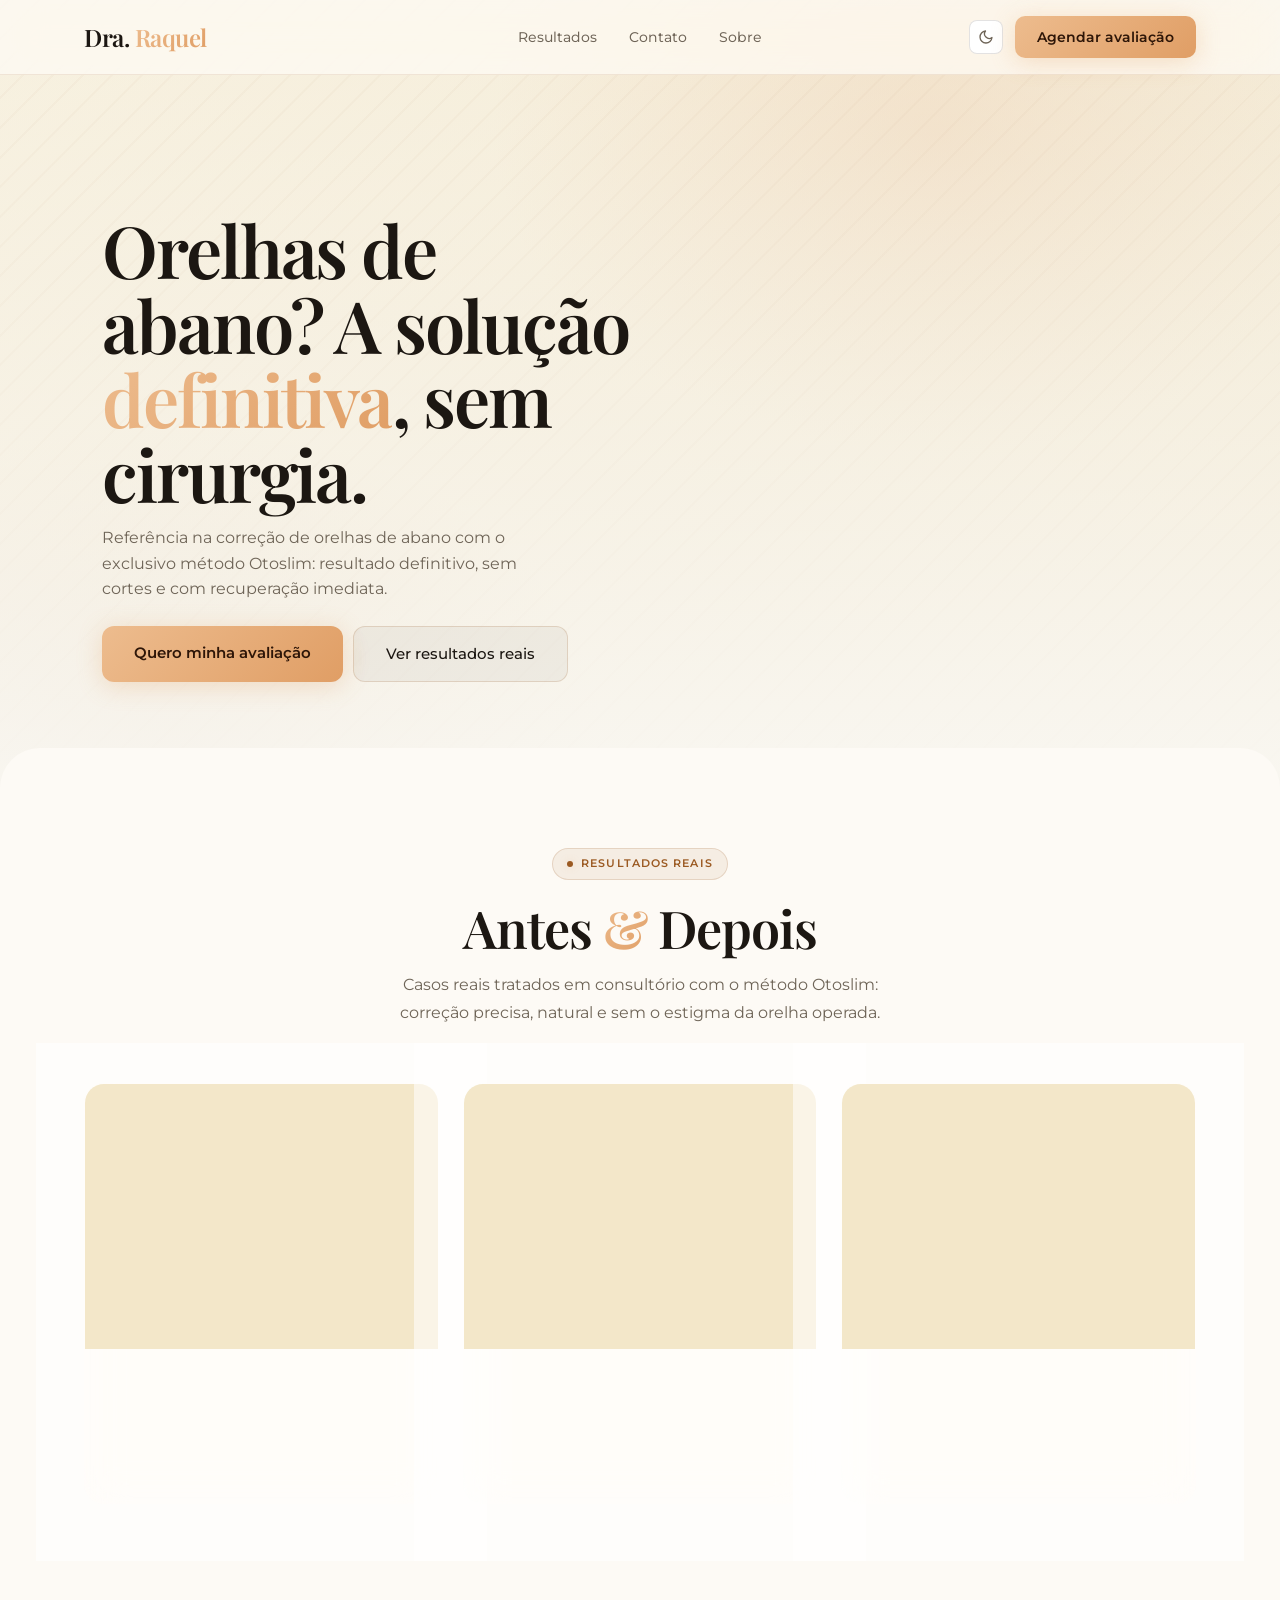
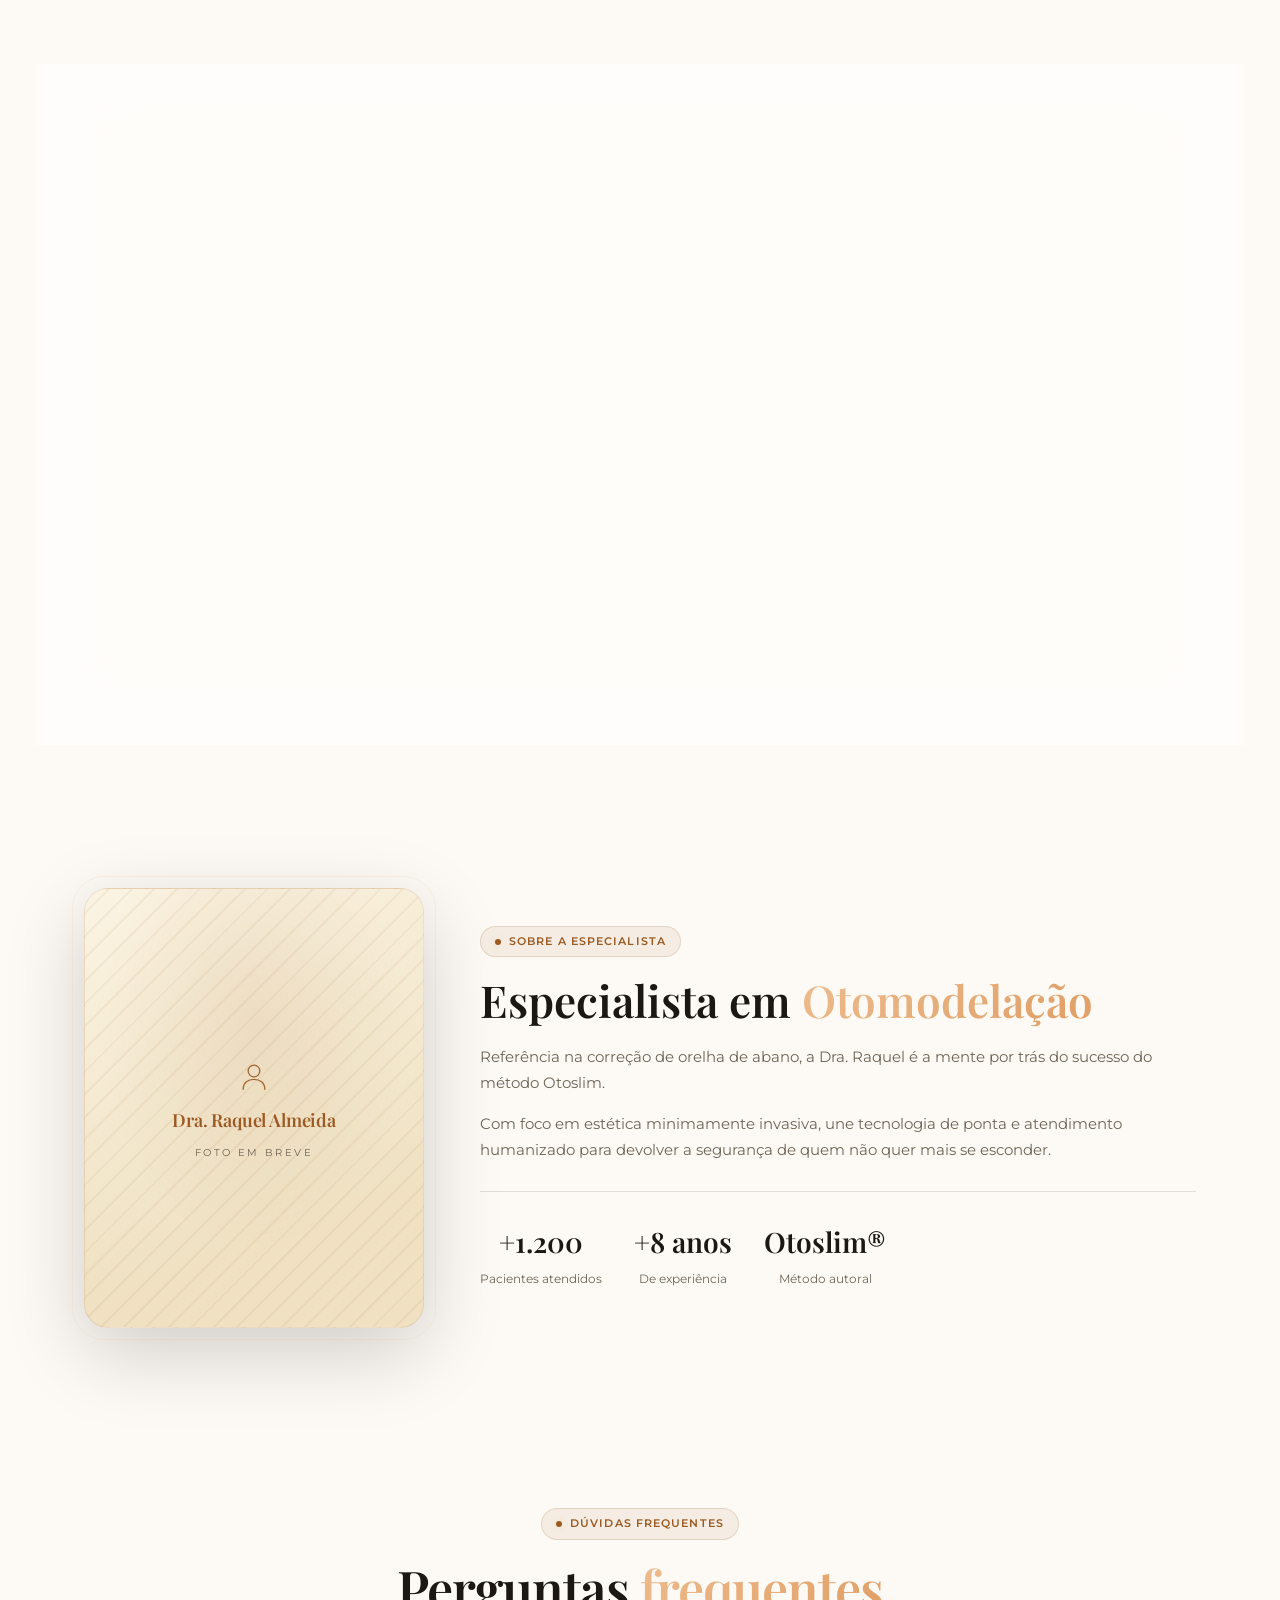
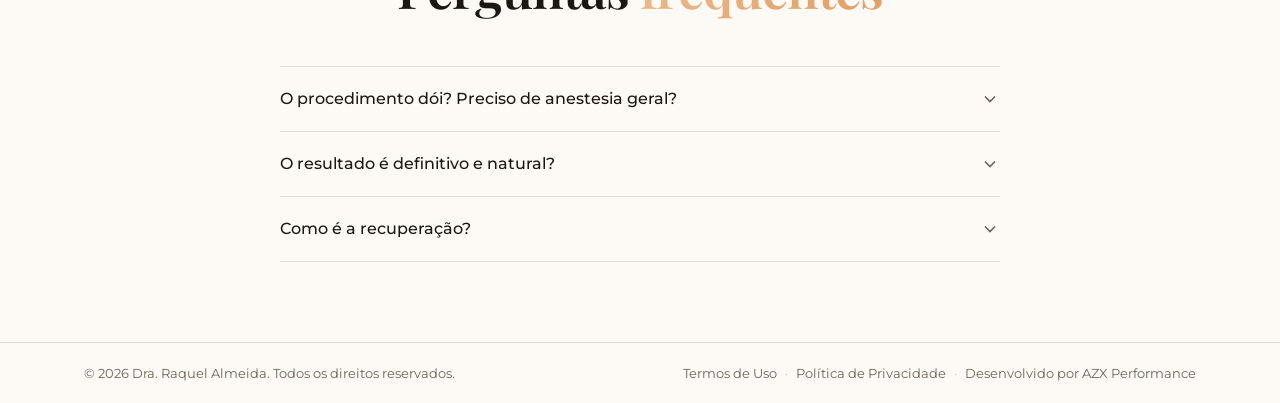
==== index.html @ d2dfc875 "Add files via upload" ====
<!DOCTYPE html>
<html lang="pt-BR" data-theme="light">
<head>
  <meta charset="UTF-8" />
  <!-- Google Tag Manager -->
  <script>(function(w,d,s,l,i){w[l]=w[l]||[];w[l].push({'gtm.start':
  new Date().getTime(),event:'gtm.js'});var f=d.getElementsByTagName(s)[0],
  j=d.createElement(s),dl=l!='dataLayer'?'&l='+l:'';j.async=true;j.src=
  'https://www.googletagmanager.com/gtm.js?id='+i+dl;f.parentNode.insertBefore(j,f);
  })(window,document,'script','dataLayer','GTM-XXXXXXX');</script>
  <!-- End Google Tag Manager -->

  <!-- Meta Pixel (init; PageView/Lead disparam pelo capi.js com eventID) -->
  <script>
  !function(f,b,e,v,n,t,s){if(f.fbq)return;n=f.fbq=function(){n.callMethod?
  n.callMethod.apply(n,arguments):n.queue.push(arguments)};if(!f._fbq)f._fbq=n;
  n.push=n;n.loaded=!0;n.version='2.0';n.queue=[];t=b.createElement(e);t.async=!0;
  t.src=v;s=b.getElementsByTagName(e)[0];s.parentNode.insertBefore(t,s)}(window,
  document,'script','https://connect.facebook.net/en_US/fbevents.js');
  fbq('init','YOUR_PIXEL_ID');
  </script>
  <noscript><img height="1" width="1" style="display:none"
  src="https://www.facebook.com/tr?id=YOUR_PIXEL_ID&ev=PageView&noscript=1"/></noscript>
  <script src="/meta-capi/capi.js" defer></script>
  <!-- End Meta Pixel -->
  <meta name="viewport" content="width=device-width, initial-scale=1.0" />
  <title>Dra. Raquel Almeida · Otomodelação | Método Otoslim</title>
  <meta name="description" content="Dra. Raquel Almeida, especialista em Otomodelação. Método Otoslim: correção de orelhas de abano sem cirurgia, sem cortes e com recuperação imediata." />

  <!-- Favicon SVG inline · iniciais DR -->
  <link rel="icon" type="image/svg+xml" href="data:image/svg+xml,%3Csvg xmlns='http://www.w3.org/2000/svg' viewBox='0 0 64 64'%3E%3Crect width='64' height='64' rx='14' fill='%23F7CBA1'/%3E%3Ctext x='32' y='45' text-anchor='middle' font-family='Georgia,serif' font-size='34' font-weight='700' fill='%23090B0B'%3ER%3C/text%3E%3C/svg%3E" />

  <link rel="preconnect" href="https://fonts.googleapis.com" />
  <link rel="preconnect" href="https://fonts.gstatic.com" crossorigin />
  <link href="https://fonts.googleapis.com/css2?family=Montserrat:ital,wght@0,400;0,500;0,600;0,700;1,400&family=Playfair+Display:ital,wght@0,400;0,500;0,600;0,700;0,800;1,400;1,700&display=swap" rel="stylesheet" />
  <link rel="stylesheet" href="styles.css?v=5" />
</head>
<body>
<!-- Google Tag Manager (noscript) -->
<noscript><iframe src="https://www.googletagmanager.com/ns.html?id=GTM-XXXXXXX"
height="0" width="0" style="display:none;visibility:hidden"></iframe></noscript>
<!-- End Google Tag Manager (noscript) -->

<!-- MOBILE MENU -->
<div class="mobile-menu" id="mobileMenu" aria-hidden="true">
  <ul class="mobile-nav-links">
    <li><a href="#resultados" class="mobile-link">Resultados</a></li>
    <!-- <li><a href="#videos" class="mobile-link">Vídeos</a></li> -->
    <li><a href="#contato" class="mobile-link">Contato</a></li>
    <li><a href="#sobre" class="mobile-link">Sobre</a></li>
  </ul>
  <a href="#contato" class="mobile-cta mobile-link">Agendar avaliação</a>
  <div class="mobile-theme-row">
    <span>Alternar tema</span>
    <button class="theme-toggle" id="themeToggleMobile" aria-label="Alternar tema">
      <svg class="icon-sun" xmlns="http://www.w3.org/2000/svg" viewBox="0 0 24 24" fill="none" stroke="currentColor" stroke-width="2" stroke-linecap="round" stroke-linejoin="round"><circle cx="12" cy="12" r="5"/><line x1="12" y1="1" x2="12" y2="3"/><line x1="12" y1="21" x2="12" y2="23"/><line x1="4.22" y1="4.22" x2="5.64" y2="5.64"/><line x1="18.36" y1="18.36" x2="19.78" y2="19.78"/><line x1="1" y1="12" x2="3" y2="12"/><line x1="21" y1="12" x2="23" y2="12"/><line x1="4.22" y1="19.78" x2="5.64" y2="18.36"/><line x1="18.36" y1="5.64" x2="19.78" y2="4.22"/></svg>
      <svg class="icon-moon" xmlns="http://www.w3.org/2000/svg" viewBox="0 0 24 24" fill="none" stroke="currentColor" stroke-width="2" stroke-linecap="round" stroke-linejoin="round"><path d="M21 12.79A9 9 0 1 1 11.21 3 7 7 0 0 0 21 12.79z"/></svg>
    </button>
  </div>
</div>

<!-- NAV -->
<nav id="nav">
  <div class="container nav-inner">
    <a href="#" class="logo">Dra. <span>Raquel</span></a>
    <ul class="nav-links">
      <li><a href="#resultados">Resultados</a></li>
      <!-- <li><a href="#videos">Vídeos</a></li> -->
      <li><a href="#contato">Contato</a></li>
      <li><a href="#sobre">Sobre</a></li>
    </ul>
    <div class="nav-right">
      <button class="theme-toggle" id="themeToggle" aria-label="Alternar tema">
        <svg class="icon-sun" xmlns="http://www.w3.org/2000/svg" viewBox="0 0 24 24" fill="none" stroke="currentColor" stroke-width="2" stroke-linecap="round" stroke-linejoin="round"><circle cx="12" cy="12" r="5"/><line x1="12" y1="1" x2="12" y2="3"/><line x1="12" y1="21" x2="12" y2="23"/><line x1="4.22" y1="4.22" x2="5.64" y2="5.64"/><line x1="18.36" y1="18.36" x2="19.78" y2="19.78"/><line x1="1" y1="12" x2="3" y2="12"/><line x1="21" y1="12" x2="23" y2="12"/><line x1="4.22" y1="19.78" x2="5.64" y2="18.36"/><line x1="18.36" y1="5.64" x2="19.78" y2="4.22"/></svg>
        <svg class="icon-moon" xmlns="http://www.w3.org/2000/svg" viewBox="0 0 24 24" fill="none" stroke="currentColor" stroke-width="2" stroke-linecap="round" stroke-linejoin="round"><path d="M21 12.79A9 9 0 1 1 11.21 3 7 7 0 0 0 21 12.79z"/></svg>
      </button>
      <a href="#contato" class="nav-cta">Agendar avaliação</a>
      <button class="hamburger" id="hamburger" aria-label="Abrir menu">
        <span></span><span></span><span></span>
      </button>
    </div>
  </div>
</nav>

<!-- ═══════════════════════ HERO ═══════════════════════ -->
<section class="hero" id="hero">
  <div class="hero-bg-wrap" aria-hidden="true">
    <div class="hero-bg-img"></div>
    <div class="hero-overlay"></div>
  </div>
  <div class="hero-content fade-up d2">
    <h1>Orelhas de abano?<br class="mobile-br"> A solução <span class="gold-text">definitiva</span>, sem cirurgia.</h1>
    <p class="hero-sub fade-up d3">
      Referência na correção de orelhas de abano com o exclusivo método Otoslim: resultado definitivo, sem cortes e com recuperação imediata.
    </p>
    <div class="hero-actions fade-up d4">
      <a href="#contato" class="btn-primary">Quero minha avaliação</a>
      <a href="#resultados" class="btn-ghost">Ver resultados reais</a>
    </div>
  </div>
</section>

<!-- ═══════════════════════ BEFORE & AFTER ═══════════════════════ -->
<section class="results-section" id="resultados">
  <div class="container">
    <div class="section-label">
      <span class="badge"><span class="badge-dot"></span>Resultados reais</span>
    </div>
    <h2 class="section-title">Antes <span class="gold-text">&</span> Depois</h2>
    <p class="section-sub">Casos reais tratados em consultório com o método Otoslim: correção precisa, natural e sem o estigma da orelha operada.</p>

    <div class="ba-grid">
      <!-- Card 1 -->
      <div class="ba-card">
        <div class="ba-image-wrap">
          <div class="img-ph" role="img" aria-label="Correção natural, foto em breve">
            <svg viewBox="0 0 48 48" fill="none" stroke="currentColor" stroke-width="1.6" stroke-linecap="round" stroke-linejoin="round" aria-hidden="true">
              <rect x="6" y="10" width="36" height="28" rx="4"/><circle cx="17" cy="20" r="3"/><path d="M8 34l10-9 6 5 7-6 9 10"/>
            </svg>
            <span class="img-ph-label">Correção natural</span>
            <span class="img-ph-sub">Antes & depois</span>
          </div>
        </div>
        <div class="ba-info">
          <span class="ba-tag">Correção natural</span>
          <p>Sem o estigma da "orelha operada" e sem cicatrizes visíveis, preservando o seu jeito.</p>
        </div>
      </div>
      <!-- Card 2 -->
      <div class="ba-card">
        <div class="ba-image-wrap">
          <div class="img-ph" role="img" aria-label="Em consultório, foto em breve">
            <svg viewBox="0 0 48 48" fill="none" stroke="currentColor" stroke-width="1.6" stroke-linecap="round" stroke-linejoin="round" aria-hidden="true">
              <rect x="6" y="10" width="36" height="28" rx="4"/><circle cx="17" cy="20" r="3"/><path d="M8 34l10-9 6 5 7-6 9 10"/>
            </svg>
            <span class="img-ph-label">Em consultório</span>
            <span class="img-ph-sub">Antes & depois</span>
          </div>
        </div>
        <div class="ba-info">
          <span class="ba-tag">Em consultório</span>
          <p>Procedimento sem cortes, com retorno imediato às atividades do dia a dia.</p>
        </div>
      </div>
      <!-- Card 3 -->
      <div class="ba-card">
        <div class="ba-image-wrap">
          <div class="img-ph" role="img" aria-label="Resultado definitivo, foto em breve">
            <svg viewBox="0 0 48 48" fill="none" stroke="currentColor" stroke-width="1.6" stroke-linecap="round" stroke-linejoin="round" aria-hidden="true">
              <rect x="6" y="10" width="36" height="28" rx="4"/><circle cx="17" cy="20" r="3"/><path d="M8 34l10-9 6 5 7-6 9 10"/>
            </svg>
            <span class="img-ph-label">Resultado definitivo</span>
            <span class="img-ph-sub">Antes & depois</span>
          </div>
        </div>
        <div class="ba-info">
          <span class="ba-tag">Resultado definitivo</span>
          <p>Reposicionamento da cartilagem com técnica minimamente invasiva e resultado duradouro.</p>
        </div>
      </div>
    </div>
  </div>
</section>

<!-- ═══════════════════════ VIDEO RESULTS ═══════════════════════ -->
<!-- ═══ SEÇÃO DE VÍDEOS (comentada até a Dra. Raquel ter os vídeos). Reativar removendo este comentário. ═══
<section class="videos-section" id="videos">
  <div class="container">
    <div class="section-label">
      <span class="badge"><span class="badge-dot"></span>Em vídeo</span>
    </div>
    <h2 class="section-title">Resultados em <span class="gold-text">movimento</span></h2>
    <p class="section-sub">Acompanhe em vídeo a correção de orelhas de abano com o método Otoslim, com técnica e naturalidade.</p>

    <div class="videos-grid">
      <div class="video-card">
        <div class="video-placeholder">
          <div class="play-btn" aria-label="Reproduzir vídeo">
            <svg viewBox="0 0 24 24" fill="currentColor"><path d="M8 5v14l11-7z"/></svg>
          </div>
          <span class="video-duration">2:34</span>
        </div>
        <div class="video-info">
          <h3>Método Otoslim na prática</h3>
          <p>Veja o passo a passo da correção sem cortes, em consultório e com recuperação imediata.</p>
        </div>
      </div>
      <div class="video-card">
        <div class="video-placeholder">
          <div class="play-btn" aria-label="Reproduzir vídeo">
            <svg viewBox="0 0 24 24" fill="currentColor"><path d="M8 5v14l11-7z"/></svg>
          </div>
          <span class="video-duration">3:12</span>
        </div>
        <div class="video-info">
          <h3>Depoimento de paciente</h3>
          <p>A experiência de quem recuperou a autoestima sem passar por um centro cirúrgico.</p>
        </div>
      </div>
      <div class="video-card">
        <div class="video-placeholder">
          <div class="play-btn" aria-label="Reproduzir vídeo">
            <svg viewBox="0 0 24 24" fill="currentColor"><path d="M8 5v14l11-7z"/></svg>
          </div>
          <span class="video-duration">1:48</span>
        </div>
        <div class="video-info">
          <h3>Antes & depois em movimento</h3>
          <p>Resultado natural e definitivo, sem o estigma da orelha operada.</p>
        </div>
      </div>
    </div>
  </div>
</section>
═══ FIM SEÇÃO DE VÍDEOS ═══ -->

<!-- ═══════════════════════ CONTACT FORM ═══════════════════════ -->
<section class="contact-section" id="contato">
  <div class="container">
    <div class="contact-inner">
      <div class="contact-text">
        <div class="section-label" style="text-align:left;">
          <span class="badge"><span class="badge-dot"></span>Primeiro passo</span>
        </div>
        <h2 class="contact-title">Dê o primeiro passo para<br>a <span class="gold-text">sua nova versão</span></h2>
        <p class="contact-desc">Preencha seus dados e nossa equipe entrará em contato pelo WhatsApp para tirar suas dúvidas e agendar sua avaliação.</p>
        <div class="contact-perks">
          <div class="perk"><span class="perk-icon">✓</span> Atendimento rápido e humanizado</div>
          <div class="perk"><span class="perk-icon">✓</span> Avaliação individualizada do seu caso</div>
          <div class="perk"><span class="perk-icon">✓</span> Procedimento sem cortes e sem cirurgia</div>
          <div class="perk"><span class="perk-icon">✓</span> Seus dados protegidos · LGPD</div>
        </div>
      </div>
      <form class="contact-form" id="contactForm" novalidate>
        <div class="form-group">
          <label for="form-name">Nome completo</label>
          <input type="text" id="form-name" name="nome" placeholder="Como devemos te chamar?" required />
        </div>
        <div class="form-group">
          <label for="form-whatsapp">WhatsApp</label>
          <input type="tel" id="form-whatsapp" name="whatsapp" placeholder="(00) 00000-0000" required />
        </div>
        <div class="form-group">
          <label for="form-email">E-mail</label>
          <input type="email" id="form-email" name="email" placeholder="seu@email.com" required />
        </div>
        <div class="form-group">
          <label for="form-procedure">Quem realizará o procedimento?</label>
          <select id="form-procedure" name="procedimento" required>
            <option value="" disabled selected>Selecione uma opção</option>
            <option value="eu">Eu mesmo(a)</option>
            <option value="filho">Meu filho(a)</option>
            <option value="outro">Outra pessoa</option>
          </select>
        </div>
        <button type="submit" class="btn-primary btn-submit">Quero mais informações</button>
        <p class="form-disclaimer">Ao enviar, você concorda com nossa <a href="#" id="openPrivacyFromForm">Política de Privacidade</a>.</p>
      </form>
    </div>
  </div>
</section>

<!-- ═══════════════════════ ABOUT THE DOCTOR ═══════════════════════ -->
<section class="about-section" id="sobre">
  <div class="container">
    <div class="about-inner">
      <div class="about-photo">
        <div class="img-ph about-ph" role="img" aria-label="Dra. Raquel Almeida, foto em breve">
          <svg viewBox="0 0 48 48" fill="none" stroke="currentColor" stroke-width="1.6" stroke-linecap="round" stroke-linejoin="round" aria-hidden="true">
            <circle cx="24" cy="18" r="7"/><path d="M11 40c0-8 6-12 13-12s13 4 13 12"/>
          </svg>
          <span class="img-ph-label">Dra. Raquel Almeida</span>
          <span class="img-ph-sub">Foto em breve</span>
        </div>
        <div class="about-photo-accent" aria-hidden="true"></div>
      </div>
      <div class="about-text">
        <div class="section-label" style="text-align:left;">
          <span class="badge"><span class="badge-dot"></span>Sobre a especialista</span>
        </div>
        <h2 class="about-title">Especialista em <span class="gold-text">Otomodelação</span></h2>
        <p>Referência na correção de orelha de abano, a Dra. Raquel é a mente por trás do sucesso do método Otoslim.</p>
        <p>Com foco em estética minimamente invasiva, une tecnologia de ponta e atendimento humanizado para devolver a segurança de quem não quer mais se esconder.</p>
        <div class="about-credentials">
          <div class="credential">
            <span class="credential-num">+1.200</span>
            <span class="credential-label">Pacientes atendidos</span>
          </div>
          <div class="credential">
            <span class="credential-num">+8 anos</span>
            <span class="credential-label">De experiência</span>
          </div>
          <div class="credential">
            <span class="credential-num">Otoslim®</span>
            <span class="credential-label">Método autoral</span>
          </div>
        </div>
      </div>
    </div>
  </div>
</section>

<!-- ═══════════════════════ FAQ ═══════════════════════ -->
<section class="faq-section" id="faq">
  <div class="container">
    <div class="section-label">
      <span class="badge"><span class="badge-dot"></span>Dúvidas frequentes</span>
    </div>
    <h2 class="section-title">Perguntas <span class="gold-text">frequentes</span></h2>
    <div class="faq-list">
      <div class="faq-item">
        <button class="faq-question" aria-expanded="false">
          O procedimento dói? Preciso de anestesia geral?
          <svg class="faq-icon" viewBox="0 0 24 24" fill="none" stroke="currentColor" stroke-width="2"><path d="M6 9l6 6 6-6"/></svg>
        </button>
        <div class="faq-answer">
          <p>Não. O método Otoslim é minimamente invasivo, feito em consultório com anestesia local. Sem cortes e sem centro cirúrgico — você sente apenas um leve desconforto durante a aplicação.</p>
        </div>
      </div>
      <div class="faq-item">
        <button class="faq-question" aria-expanded="false">
          O resultado é definitivo e natural?
          <svg class="faq-icon" viewBox="0 0 24 24" fill="none" stroke="currentColor" stroke-width="2"><path d="M6 9l6 6 6-6"/></svg>
        </button>
        <div class="faq-answer">
          <p>Sim. A técnica reposiciona a cartilagem de forma definitiva, sem o estigma da "orelha operada" e sem cicatrizes visíveis. O resultado é harmônico e respeita a sua anatomia.</p>
        </div>
      </div>
      <div class="faq-item">
        <button class="faq-question" aria-expanded="false">
          Como é a recuperação?
          <svg class="faq-icon" viewBox="0 0 24 24" fill="none" stroke="currentColor" stroke-width="2"><path d="M6 9l6 6 6-6"/></svg>
        </button>
        <div class="faq-answer">
          <p>A recuperação é imediata: você retorna às suas atividades no mesmo dia, sem afastamento. Todo o pós-procedimento é acompanhado de perto pela nossa equipe.</p>
        </div>
      </div>
    </div>
  </div>
</section>

<!-- ═══════════════════════ FOOTER ═══════════════════════ -->
<footer>
  <div class="container footer-inner">
    <p class="footer-copy">© 2026 Dra. Raquel Almeida. Todos os direitos reservados.</p>
    <div class="footer-right">
      <a href="#" id="openTerms" class="footer-link">Termos de Uso</a>
      <span class="footer-sep">·</span>
      <a href="#" id="openPrivacy" class="footer-link">Política de Privacidade</a>
      <span class="footer-sep">·</span>
      <span class="footer-dev">Desenvolvido por <a href="https://azxperformance.com.br/clinica" target="_blank" rel="noopener noreferrer" class="footer-link azx-link">AZX Performance</a></span>
    </div>
  </div>
</footer>

<!-- ═══════════════════════ TERMS MODAL ═══════════════════════ -->
<div class="modal-overlay" id="termsModal" aria-hidden="true">
  <div class="modal-content" role="dialog" aria-labelledby="termsTitle">
    <button class="modal-close" aria-label="Fechar">&times;</button>
    <h2 id="termsTitle">Termos de Uso</h2>
    <div class="modal-body">
      <p><strong>1. Aceitação dos Termos</strong></p>
      <p>Ao acessar e utilizar este site, você concorda com os presentes Termos de Uso. Caso não concorde com qualquer disposição, solicitamos que interrompa o uso imediatamente.</p>

      <p><strong>2. Finalidade do Site</strong></p>
      <p>Este site tem caráter exclusivamente informativo sobre os procedimentos de otomodelação oferecidos pela Dra. Raquel Almeida. As informações aqui contidas não substituem consulta presencial.</p>

      <p><strong>3. Propriedade Intelectual</strong></p>
      <p>Todo o conteúdo do site, incluindo textos, imagens, vídeos, logotipos e elementos gráficos, é protegido por direitos autorais e não pode ser reproduzido sem autorização prévia por escrito.</p>

      <p><strong>4. Responsabilidade</strong></p>
      <p>A Dra. Raquel Almeida se reserva o direito de alterar, atualizar ou remover conteúdos do site sem aviso prévio. Não nos responsabilizamos por decisões tomadas com base exclusivamente nas informações do site.</p>

      <p><strong>5. Agendamentos</strong></p>
      <p>Os agendamentos realizados por meio do formulário de contato estão sujeitos à confirmação pela equipe da clínica. O envio do formulário não garante a reserva de horário.</p>

      <p><strong>6. Alterações</strong></p>
      <p>Estes termos podem ser atualizados a qualquer momento. Recomendamos a consulta periódica desta página.</p>

      <p><strong>7. Lei Aplicável</strong></p>
      <p>Estes Termos de Uso são regidos pelas leis da República Federativa do Brasil, em especial a Lei Geral de Proteção de Dados (LGPD, Lei nº 13.709/2018) e o Código de Defesa do Consumidor.</p>
    </div>
  </div>
</div>

<!-- ═══════════════════════ PRIVACY MODAL ═══════════════════════ -->
<div class="modal-overlay" id="privacyModal" aria-hidden="true">
  <div class="modal-content" role="dialog" aria-labelledby="privacyTitle">
    <button class="modal-close" aria-label="Fechar">&times;</button>
    <h2 id="privacyTitle">Política de Privacidade</h2>
    <div class="modal-body">
      <p><strong>1. Introdução</strong></p>
      <p>A Dra. Raquel Almeida está comprometida com a proteção dos seus dados pessoais, em conformidade com a Lei Geral de Proteção de Dados Pessoais (LGPD, Lei nº 13.709/2018). Esta Política descreve como coletamos, utilizamos, armazenamos e protegemos suas informações.</p>

      <p><strong>2. Dados Coletados</strong></p>
      <p>Coletamos os seguintes dados pessoais por meio do formulário de contato: nome completo, número de WhatsApp, endereço de e-mail e responsável pelo procedimento. Esses dados são fornecidos voluntariamente pelo titular.</p>

      <p><strong>3. Finalidade do Tratamento</strong></p>
      <p>Os dados coletados são utilizados exclusivamente para: (a) entrar em contato para agendamento de avaliação; (b) envio de informações sobre o procedimento solicitado; (c) comunicação relacionada aos serviços da clínica.</p>

      <p><strong>4. Base Legal</strong></p>
      <p>O tratamento dos dados pessoais se dá com base no consentimento do titular (Art. 7º, I, da LGPD), fornecido no momento do envio do formulário.</p>

      <p><strong>5. Compartilhamento de Dados</strong></p>
      <p>Seus dados pessoais não serão compartilhados com terceiros, exceto quando necessário para o cumprimento de obrigações legais ou mediante seu consentimento expresso.</p>

      <p><strong>6. Armazenamento e Segurança</strong></p>
      <p>Os dados são armazenados em ambiente seguro, com medidas técnicas e administrativas adequadas para proteger contra acesso não autorizado, destruição, perda ou alteração.</p>

      <p><strong>7. Direitos do Titular</strong></p>
      <p>Conforme a LGPD, você tem direito a: (a) confirmar a existência de tratamento; (b) acessar seus dados; (c) corrigir dados incompletos ou desatualizados; (d) solicitar a anonimização, bloqueio ou eliminação de dados desnecessários; (e) revogar o consentimento a qualquer momento.</p>

      <p><strong>8. Contato</strong></p>
      <p>Para exercer seus direitos ou esclarecer dúvidas sobre o tratamento de dados, entre em contato pelo WhatsApp disponível neste site.</p>

      <p><strong>9. Alterações</strong></p>
      <p>Esta Política pode ser atualizada a qualquer momento. A versão vigente estará sempre disponível nesta página.</p>
    </div>
  </div>
</div>

<!-- ═══════════════════════ SCRIPTS ═══════════════════════ -->
<script>
  // ── CLEAN URL ──
  try {
    if (location.protocol !== 'file:' && location.pathname.endsWith('/index.html')) {
      history.replaceState(null, '', location.pathname.replace('/index.html', '/') + location.search + location.hash);
    }
  } catch (e) { /* file:// ou ambiente sem History API: ignora */ }

  // ── THEME ──
  const html = document.documentElement;
  const saved = localStorage.getItem('raquel-theme') || 'light';
  html.setAttribute('data-theme', saved);

  function toggleTheme() {
    const current = html.getAttribute('data-theme');
    const next = current === 'dark' ? 'light' : 'dark';
    html.setAttribute('data-theme', next);
    localStorage.setItem('raquel-theme', next);
  }

  document.getElementById('themeToggle').addEventListener('click', toggleTheme);
  document.getElementById('themeToggleMobile').addEventListener('click', toggleTheme);

  // ── NAV SCROLL ──
  const nav = document.getElementById('nav');
  window.addEventListener('scroll', () => {
    nav.classList.toggle('scrolled', window.scrollY > 20);
  }, { passive: true });

  // ── HAMBURGER ──
  const hamburger = document.getElementById('hamburger');
  const mobileMenu = document.getElementById('mobileMenu');

  function openMenu() {
    hamburger.classList.add('open');
    mobileMenu.classList.add('open');
    mobileMenu.setAttribute('aria-hidden', 'false');
    document.body.style.overflow = 'hidden';
  }
  function closeMenu() {
    hamburger.classList.remove('open');
    mobileMenu.classList.remove('open');
    mobileMenu.setAttribute('aria-hidden', 'true');
    document.body.style.overflow = '';
  }

  hamburger.addEventListener('click', () => {
    mobileMenu.classList.contains('open') ? closeMenu() : openMenu();
  });

  document.querySelectorAll('.mobile-link').forEach(link => {
    link.addEventListener('click', closeMenu);
  });

  // ── SCROLL ANIMATIONS ──
  const observer = new IntersectionObserver((entries) => {
    entries.forEach(entry => {
      if (entry.isIntersecting) {
        entry.target.classList.add('is-visible');
      }
    });
  }, { threshold: 0.08 });

  document.querySelectorAll('.ba-card, .video-card, .contact-inner, .about-inner').forEach(el => {
    el.classList.add('animate-on-scroll');
    observer.observe(el);
  });

  // ── WHATSAPP MASK ──
  const whatsInput = document.getElementById('form-whatsapp');
  whatsInput.addEventListener('input', function(e) {
    let v = e.target.value.replace(/\D/g, '');
    if (v.length > 11) v = v.slice(0, 11);
    if (v.length > 7) v = `(${v.slice(0,2)}) ${v.slice(2,7)}-${v.slice(7)}`;
    else if (v.length > 2) v = `(${v.slice(0,2)}) ${v.slice(2)}`;
    else if (v.length > 0) v = `(${v}`;
    e.target.value = v;
  });

  // ── FORM VALIDATION ──
  const fields = {
    nome:         document.getElementById('form-name'),
    whatsapp:     document.getElementById('form-whatsapp'),
    email:        document.getElementById('form-email'),
    procedimento: document.getElementById('form-procedure')
  };

  function setError(el, hasError) {
    el.style.borderColor = hasError ? '#c0392b' : '';
    el.style.boxShadow   = hasError ? '0 0 0 3px rgba(192,57,43,0.18)' : '';
  }

  Object.values(fields).forEach(el => {
    el.addEventListener('input',  () => setError(el, false));
    el.addEventListener('change', () => setError(el, false));
  });

  function validateForm() {
    let valid = true;
    const { nome, whatsapp, email, procedimento } = fields;
    if (!nome.value.trim())        { setError(nome, true);         valid = false; }
    if (!whatsapp.value.trim())    { setError(whatsapp, true);     valid = false; }
    if (!email.value.trim() || !/^[^\s@]+@[^\s@]+\.[^\s@]+$/.test(email.value.trim()))
                                   { setError(email, true);        valid = false; }
    if (!procedimento.value)       { setError(procedimento, true); valid = false; }
    return valid;
  }

  // ── FORM SUBMIT ──
  document.getElementById('contactForm').addEventListener('submit', async function(e) {
    e.preventDefault();
    if (!validateForm()) return;
    const btn = this.querySelector('.btn-submit');
    const originalText = btn.textContent;

    btn.textContent = 'Enviando…';
    btn.disabled = true;

    const agora = new Date();
    const pad = n => String(n).padStart(2, '0');
    const meses = ['jan','fev','mar','abr','mai','jun','jul','ago','set','out','nov','dez'];
    const payload = {
      nome:        this.nome.value.trim(),
      telefone:    this.whatsapp.value.trim(),
      email:       this.email.value.trim(),
      procedimento: this.procedimento.value,
      origem:      window.location.href,
      data:        `${pad(agora.getDate())} ${meses[agora.getMonth()]}. ${agora.getFullYear()}`,
      hora:        `${pad(agora.getHours())}h${pad(agora.getMinutes())}`
    };

    try {
      // TODO: substituir pela URL real do webhook da Dra. Raquel antes do deploy
      const res = await fetch('YOUR_MAKE_WEBHOOK_URL', {
        method: 'POST',
        headers: { 'Content-Type': 'application/json' },
        body: JSON.stringify(payload)
      });

      if (!res.ok) throw new Error('status ' + res.status);

      // Lead (Pixel + CAPI) só após envio validado e bem-sucedido
      if (window.geoTrackLead) { try { await window.geoTrackLead(); } catch (e) {} }

      window.location.href = 'obrigado';
    } catch (err) {
      btn.textContent = 'Erro ao enviar. Tente novamente.';
      btn.style.background = '#c0392b';
      btn.disabled = false;
      setTimeout(() => {
        btn.textContent = originalText;
        btn.style.background = '';
      }, 4000);
    }
  });

  // ── MODALS ──
  function openModal(id) {
    const m = document.getElementById(id);
    m.classList.add('open');
    m.setAttribute('aria-hidden', 'false');
    document.body.style.overflow = 'hidden';
  }
  function closeModal(id) {
    const m = document.getElementById(id);
    m.classList.remove('open');
    m.setAttribute('aria-hidden', 'true');
    document.body.style.overflow = '';
  }

  document.getElementById('openTerms').addEventListener('click', e => { e.preventDefault(); openModal('termsModal'); });
  document.getElementById('openPrivacy').addEventListener('click', e => { e.preventDefault(); openModal('privacyModal'); });
  document.getElementById('openPrivacyFromForm').addEventListener('click', e => { e.preventDefault(); openModal('privacyModal'); });

  document.querySelectorAll('.modal-close').forEach(btn => {
    btn.addEventListener('click', () => {
      closeModal(btn.closest('.modal-overlay').id);
    });
  });

  document.querySelectorAll('.modal-overlay').forEach(overlay => {
    overlay.addEventListener('click', e => {
      if (e.target === overlay) closeModal(overlay.id);
    });
  });

  // ── FAQ ACCORDION ──
  document.querySelectorAll('.faq-question').forEach(btn => {
    btn.addEventListener('click', () => {
      const item = btn.closest('.faq-item');
      const isOpen = btn.getAttribute('aria-expanded') === 'true';
      // close all
      document.querySelectorAll('.faq-item').forEach(i => {
        i.classList.remove('open');
        i.querySelector('.faq-question').setAttribute('aria-expanded', 'false');
      });
      // open clicked if it was closed
      if (!isOpen) {
        item.classList.add('open');
        btn.setAttribute('aria-expanded', 'true');
      }
    });
  });

  document.addEventListener('keydown', e => {
    if (e.key === 'Escape') {
      document.querySelectorAll('.modal-overlay.open').forEach(m => closeModal(m.id));
    }
  });
</script>

</body>
</html>
---- styles.css ----
/* =============================================
   Dra. Raquel Almeida · Otomodelação
   Landing Page · Método Otoslim
   ============================================= */

/* ── RESET ── */
*, *::before, *::after {
  box-sizing: border-box;
  margin: 0;
  padding: 0;
}

/* ── DARK MODE ── */
:root {
  --bg:               #0d0a07;
  --surface:          #1a140d;
  --card:             #221a11;
  --border:           rgba(255,255,255,0.07);
  --gold:             #E09E65;
  --gold-light:       #EDBC8E;
  --gold-grad:        linear-gradient(135deg, #F2D0AC 0%, #EDBC8E 30%, #E09E65 68%, #C8803E 100%);
  --gold-glow:        rgba(224,158,101,0.30);
  --accent:           #E09E65;
  --text:             #ede3d2;
  --muted:            #b09a7e;
  --heading:          #fff8ee;
  --nav-bg:           rgba(13,10,7,0.72);
  --nav-bg-scrolled:  rgba(13,10,7,0.93);
  --nav-border:       rgba(224,158,101,0.12);
  --nav-border-scroll:rgba(224,158,101,0.20);

  --glass-bg:         rgba(255,255,255,0.03);
  --glass-border:     rgba(255,255,255,0.07);
  --glass-border-t:   rgba(255,255,255,0.12);
  --glass-shadow:     0 1px 0 rgba(255,255,255,0.04) inset,
                      0 -1px 0 rgba(0,0,0,0.25) inset,
                      0 8px 32px rgba(0,0,0,0.40);

  --input-bg:         rgba(255,255,255,0.04);
  --input-border:     rgba(255,255,255,0.10);
  --input-focus:      rgba(224,158,101,0.42);

  --shadow-btn:       0 4px 28px rgba(224,158,101,0.26);
  --shadow-btn-hover: 0 8px 48px rgba(224,158,101,0.42);

  --scrollbar-thumb:  #5a3a1f;
  --modal-bg:         rgba(0,0,0,0.75);
}

/* ── LIGHT MODE (default) ── */
:root[data-theme="light"] {
  --bg:               #FDFAF5;
  --surface:          #EAE5D8;
  --card:             #ffffff;
  --border:           rgba(28,23,18,0.12);
  --gold:             #9B5A22;
  --gold-light:       #C8803E;
  --gold-grad:        linear-gradient(135deg, #EDBC8E 0%, #E09E65 100%);
  --gold-glow:        rgba(224,158,101,0.22);
  --accent:           #9B5A22;
  --text:             #1C1712;
  --muted:            #6E6457;
  --heading:          #1C1712;
  --nav-bg:           rgba(253,250,245,0.78);
  --nav-bg-scrolled:  rgba(253,250,245,0.93);
  --nav-border:       rgba(155,90,34,0.12);
  --nav-border-scroll:rgba(155,90,34,0.20);

  --glass-bg:         rgba(255,255,255,0.55);
  --glass-border:     rgba(155,90,34,0.12);
  --glass-border-t:   rgba(255,255,255,0.85);
  --glass-shadow:     0 1px 0 rgba(255,255,255,0.85) inset,
                      0 -1px 0 rgba(0,0,0,0.03) inset,
                      0 8px 32px rgba(155,90,34,0.10);

  --input-bg:         rgba(155,90,34,0.06);
  --input-border:     rgba(155,90,34,0.18);
  --input-focus:      rgba(155,90,34,0.28);

  --shadow-btn:       0 4px 24px rgba(224,158,101,0.30);
  --shadow-btn-hover: 0 8px 40px rgba(224,158,101,0.42);

  --scrollbar-thumb:  #E0B58A;
  --modal-bg:         rgba(0,0,0,0.45);
}

/* ── BASE ── */
html { scroll-behavior: smooth; overflow-x: hidden; background: var(--bg); }

body {
  background: var(--bg);
  color: var(--text);
  font-family: 'Montserrat', sans-serif;
  font-size: 16px;
  line-height: 1.6;
  -webkit-font-smoothing: antialiased;
  transition: color .35s;
  overflow-x: hidden;
}

/* ── SCROLLBAR ── */
::-webkit-scrollbar { width: 5px; height: 5px; }
::-webkit-scrollbar-button { display: none; width: 0; height: 0; }
::-webkit-scrollbar-track { background: var(--bg); }
::-webkit-scrollbar-thumb { background: var(--scrollbar-thumb); border-radius: 3px; }

/* ── UTILITIES ── */
.container { max-width: 1160px; margin: 0 auto; padding: 0 24px; }

.badge {
  display: inline-flex; align-items: center; gap: 8px;
  background: rgba(237,188,142,0.10); border: 1px solid rgba(237,188,142,0.22);
  color: var(--gold-light); font-size: 11px; font-weight: 600;
  letter-spacing: .10em; text-transform: uppercase;
  padding: 6px 14px; border-radius: 100px;
}
:root[data-theme="light"] .badge { color: var(--gold); background: rgba(155,90,34,0.08); border-color: rgba(155,90,34,0.18); }

.badge-dot {
  width: 6px; height: 6px; border-radius: 50%;
  background: var(--gold); box-shadow: 0 0 8px var(--gold-glow);
  animation: pulse-dot 2.4s ease-in-out infinite;
}

@keyframes pulse-dot {
  0%, 100% { box-shadow: 0 0 6px var(--gold-glow); opacity: 1; }
  50%      { box-shadow: 0 0 16px var(--gold-glow), 0 0 28px rgba(237,188,142,0.28); opacity: .75; }
}

.gold-text {
  background: var(--gold-grad);
  -webkit-background-clip: text; -webkit-text-fill-color: transparent; background-clip: text;
}

.mobile-br { display: none; }

.section-label { text-align: center; margin-bottom: 18px; }

.section-title {
  text-align: center;
  font-family: 'Playfair Display', Georgia, serif;
  font-size: clamp(30px, 5vw, 52px);
  font-weight: 600; letter-spacing: -.02em;
  color: var(--heading); line-height: 1.15;
}

.section-sub {
  text-align: center; color: var(--muted);
  font-size: 16px; line-height: 1.75;
  margin-top: 14px; max-width: 520px;
  margin-left: auto; margin-right: auto;
}

/* ── NAV ── */
nav {
  position: fixed; top: 0; left: 0; right: 0; z-index: 200;
  padding: 16px 0;
  background: var(--nav-bg);
  border-bottom: 1px solid var(--nav-border);
  backdrop-filter: blur(20px) saturate(160%);
  -webkit-backdrop-filter: blur(20px) saturate(160%);
  transition: background .35s, border-color .35s, box-shadow .35s, padding .25s, backdrop-filter .35s;
}
nav.scrolled {
  background: var(--nav-bg-scrolled);
  border-color: var(--nav-border-scroll);
  box-shadow: 0 4px 24px rgba(0,0,0,0.15);
  backdrop-filter: blur(24px) saturate(160%);
  -webkit-backdrop-filter: blur(24px) saturate(160%);
  padding: 10px 0;
}

.nav-inner {
  display: grid;
  grid-template-columns: 1fr auto 1fr;
  align-items: center; gap: 16px;
}

.logo {
  font-family: 'Playfair Display', Georgia, serif;
  font-size: 24px; font-weight: 600; letter-spacing: -.02em;
  color: var(--heading); text-decoration: none;
}
.logo span {
  background: var(--gold-grad);
  -webkit-background-clip: text; -webkit-text-fill-color: transparent; background-clip: text;
}

.nav-links {
  display: flex; align-items: center; gap: 32px;
  list-style: none; justify-content: center;
  opacity: 1; visibility: visible;
  transition: opacity .35s ease, visibility .35s ease;
}
nav.scrolled .nav-links {
  opacity: 1; visibility: visible;
}
.nav-links a {
  color: var(--muted); text-decoration: none;
  font-size: 14px; font-weight: 450;
  transition: color .2s; position: relative;
}
.nav-links a::after {
  content: ''; position: absolute;
  bottom: -4px; left: 0; right: 0; height: 1px;
  background: var(--gold); transform: scaleX(0);
  transition: transform .22s;
}
.nav-links a:hover { color: var(--heading); }
.nav-links a:hover::after { transform: scaleX(1); }

.nav-right { display: flex; align-items: center; gap: 12px; justify-content: flex-end; }

.nav-cta {
  background: var(--gold-grad); color: #2E1608; border: none; border-radius: 10px;
  padding: 10px 22px; font-size: 14px; font-weight: 600; cursor: pointer;
  text-decoration: none; transition: opacity .2s, transform .15s, box-shadow .2s;
  box-shadow: var(--shadow-btn);
}
.nav-cta:hover { opacity: .88; transform: translateY(-1px); box-shadow: var(--shadow-btn-hover); }

/* ── THEME TOGGLE ── */
.theme-toggle {
  background: var(--card); border: 1px solid var(--border);
  border-radius: 8px; padding: 8px; cursor: pointer;
  display: flex; align-items: center; justify-content: center;
  color: var(--muted); transition: color .2s, border-color .2s;
}
.theme-toggle:hover { color: var(--heading); border-color: rgba(237,188,142,0.40); }
.theme-toggle svg { width: 16px; height: 16px; display: block; }
[data-theme="dark"] .icon-moon { display: none; }
[data-theme="light"] .icon-sun { display: none; }

/* ── HAMBURGER ── */
.hamburger {
  display: none; background: transparent; border: none; cursor: pointer;
  flex-direction: column; justify-content: center; gap: 5px;
  padding: 6px; border-radius: 8px;
}
.hamburger span {
  width: 22px; height: 2px; background: var(--heading);
  border-radius: 2px; display: block;
  transition: transform .25s ease, opacity .2s ease;
}
.hamburger.open span:nth-child(1) { transform: translateY(7px) rotate(45deg); }
.hamburger.open span:nth-child(2) { opacity: 0; transform: scaleX(0); }
.hamburger.open span:nth-child(3) { transform: translateY(-7px) rotate(-45deg); }

@media (max-width: 600px) {
  .nav-inner {
    grid-template-columns: 1fr auto;
    gap: 0;
  }
  .nav-links { display: none; }
  .nav-right {
    display: flex; align-items: center; gap: 8px;
  }
  .nav-cta { display: none; }
  .hamburger { display: flex; }
  .theme-toggle { padding: 7px; }
}

/* ── MOBILE MENU ── */
.mobile-menu {
  position: fixed; inset: 0; z-index: 150;
  background: var(--bg);
  padding: 90px 32px 48px;
  display: flex; flex-direction: column;
  transform: translateX(100%);
  transition: transform .32s cubic-bezier(.4,0,.2,1);
  overflow-y: auto;
}
.mobile-menu.open { transform: translateX(0); }
.mobile-nav-links { list-style: none; display: flex; flex-direction: column; gap: 0; flex: 1; }
.mobile-nav-links li a {
  display: block; padding: 18px 0;
  font-size: 28px; font-weight: 700; letter-spacing: -.03em;
  color: var(--heading); text-decoration: none;
  border-bottom: 1px solid var(--border); transition: color .2s;
}
.mobile-nav-links li a:hover { color: var(--gold); }
.mobile-cta {
  margin-top: 40px; background: var(--gold-grad); color: #2E1608;
  text-align: center; border-radius: 14px; padding: 18px;
  font-size: 16px; font-weight: 700; text-decoration: none;
  display: block; box-shadow: var(--shadow-btn);
}
.mobile-theme-row {
  display: flex; align-items: center; justify-content: space-between;
  margin-top: 24px; padding-top: 24px; border-top: 1px solid var(--border);
  font-size: 14px; color: var(--muted);
}

/* ══════════════════════════════════════════════
   HERO · Full-screen background image
   ══════════════════════════════════════════════ */
.hero {
  min-height: 88vh; display: flex; flex-direction: column;
  align-items: flex-start; justify-content: flex-end; text-align: left;
  padding: 120px 8% 110px;
  position: relative;
}

.hero-bg-wrap {
  position: absolute; inset: 0;
  overflow: hidden;
}

.hero-bg-img {
  position: absolute; inset: 0; z-index: 0;
  background-color: #0a0908;
  background-image:
    repeating-linear-gradient(135deg, rgba(224,158,101,0.05) 0 2px, transparent 2px 20px),
    radial-gradient(55% 65% at 72% 18%, rgba(224,158,101,0.22), transparent 60%),
    radial-gradient(50% 60% at 15% 92%, rgba(155,90,34,0.16), transparent 65%),
    linear-gradient(165deg, #2a2012 0%, #0a0908 70%);
  transform: scale(1.05);
  animation: heroZoom 20s ease-in-out infinite alternate;
}
:root[data-theme="light"] .hero-bg-img {
  background-color: #f3e7c9;
  background-image:
    repeating-linear-gradient(135deg, rgba(155,90,34,0.06) 0 2px, transparent 2px 20px),
    radial-gradient(55% 65% at 72% 18%, rgba(224,158,101,0.30), transparent 60%),
    radial-gradient(50% 60% at 15% 92%, rgba(155,90,34,0.16), transparent 65%),
    linear-gradient(165deg, #f6ecd2 0%, #ecdcb6 75%);
}
@keyframes heroZoom {
  0%   { transform: scale(1.05); }
  100% { transform: scale(1.12); }
}

.hero-overlay {
  position: absolute; inset: 0; z-index: 1;
  background: linear-gradient(
    180deg,
    rgba(14,12,10,0.20) 0%,
    rgba(14,12,10,0.45) 45%,
    rgba(14,12,10,0.82) 100%
  );
}
:root[data-theme="light"] .hero-overlay {
  background: linear-gradient(
    180deg,
    rgba(250,249,246,0.38) 0%,
    rgba(250,249,246,0.58) 40%,
    rgba(250,249,246,0.92) 100%
  );
}

.hero-content { position: relative; z-index: 2; max-width: 560px; }

.hero h1 {
  font-family: 'Playfair Display', Georgia, serif;
  font-size: clamp(36px, 6vw, 72px);
  font-weight: 600; letter-spacing: -.03em;
  line-height: 1.04; color: var(--heading);
}

.hero-sub {
  margin-top: 14px; max-width: 420px; margin-left: 0;
  color: var(--muted); font-size: 16px; line-height: 1.6;
}
:root[data-theme="dark"] .hero-sub { color: rgba(244,241,236,0.65); }

.hero-actions {
  display: flex; gap: 10px; margin-top: 24px;
  flex-wrap: wrap; justify-content: flex-start;
}

/* ── BUTTONS ── */
.btn-primary {
  background: var(--gold-grad); color: #2E1608; border: none; border-radius: 12px;
  padding: 15px 32px; font-size: 15px; font-weight: 600; cursor: pointer;
  text-decoration: none; position: relative; overflow: hidden;
  transition: opacity .2s, transform .15s, box-shadow .2s;
  box-shadow: var(--shadow-btn);
  font-family: 'Montserrat', sans-serif;
}
.btn-primary::after {
  content: ''; position: absolute; inset: 0;
  background: linear-gradient(105deg, transparent 35%, rgba(255,255,255,.18) 50%, transparent 65%);
  transform: translateX(-120%); transition: transform .55s ease;
}
.btn-primary:hover::after { transform: translateX(120%); }
.btn-primary:hover { opacity: .92; transform: translateY(-2px); box-shadow: var(--shadow-btn-hover); }

.btn-ghost {
  background: rgba(255,255,255,0.06); color: #fff;
  border: 1px solid rgba(255,255,255,0.15);
  border-radius: 12px; padding: 15px 32px; font-size: 15px; font-weight: 500;
  cursor: pointer; text-decoration: none;
  transition: border-color .2s, color .2s, background .2s;
  backdrop-filter: blur(8px);
}
.btn-ghost:hover { border-color: rgba(237,188,142,0.50); color: var(--gold-light); background: rgba(237,188,142,0.08); }
:root[data-theme="light"] .btn-ghost { background: rgba(0,0,0,0.04); color: var(--heading); border-color: rgba(155,90,34,0.18); }
:root[data-theme="light"] .btn-ghost:hover { border-color: rgba(155,90,34,0.40); color: var(--gold); }

/* ══════════════════════════════════════════════
   BEFORE & AFTER RESULTS
   ══════════════════════════════════════════════ */
.results-section {
  padding: 100px 0; position: relative; z-index: 2;
  background: var(--bg);
  border-radius: 40px 40px 0 0;
  margin-top: -44px;
}

.ba-grid {
  display: grid; grid-template-columns: repeat(3, 1fr);
  gap: 24px; margin-top: 56px;
}

.ba-card {
  background: var(--glass-bg);
  backdrop-filter: blur(20px) saturate(160%);
  -webkit-backdrop-filter: blur(20px) saturate(160%);
  border: 1px solid var(--glass-border);
  border-top-color: var(--glass-border-t);
  box-shadow: var(--glass-shadow);
  border-radius: 20px; overflow: hidden;
  transition: border-color .3s, transform .3s, box-shadow .3s;
}
.ba-card:hover {
  border-color: rgba(237,188,142,0.28);
  transform: translateY(-6px);
  box-shadow: var(--glass-shadow), 0 20px 60px rgba(0,0,0,0.15);
}

.ba-image-wrap {
  width: 100%; aspect-ratio: 4/3; overflow: hidden;
  position: relative;
}
.ba-image-wrap img {
  width: 100%; height: 100%; object-fit: cover;
  transition: transform .5s ease;
}
.ba-card:hover .ba-image-wrap img { transform: scale(1.05); }

.ba-info { padding: 24px; }
.ba-tag {
  display: inline-block;
  background: rgba(237,188,142,0.12); color: var(--gold-light);
  font-size: 11px; font-weight: 600; letter-spacing: .08em;
  text-transform: uppercase; padding: 4px 12px; border-radius: 100px;
  margin-bottom: 10px;
}
:root[data-theme="light"] .ba-tag { color: var(--gold); background: rgba(155,90,34,0.10); }
.ba-info p { font-size: 14px; color: var(--muted); line-height: 1.65; }

/* ── IMAGE PLACEHOLDERS ── */
.img-ph {
  width: 100%; height: 100%;
  display: flex; flex-direction: column;
  align-items: center; justify-content: center; gap: 10px;
  text-align: center; padding: 16px;
  color: var(--gold);
  background-color: #0c0907;
  background-image:
    repeating-linear-gradient(135deg, rgba(224,158,101,0.05) 0 2px, transparent 2px 16px),
    radial-gradient(70% 80% at 50% 30%, rgba(224,158,101,0.10), transparent 65%),
    linear-gradient(160deg, #241b0e, #0c0907 75%);
}
:root[data-theme="light"] .img-ph {
  background-color: #f3e7c9;
  background-image:
    repeating-linear-gradient(135deg, rgba(155,90,34,0.07) 0 2px, transparent 2px 16px),
    radial-gradient(70% 80% at 50% 30%, rgba(155,90,34,0.10), transparent 65%),
    linear-gradient(160deg, #fbf4e3, #efe1c2 75%);
}
.img-ph svg { width: 40px; height: 40px; opacity: .9; }
.img-ph-label {
  font-family: 'Playfair Display', Georgia, serif;
  font-size: 18px; font-weight: 600; color: var(--gold-light);
  letter-spacing: -.01em;
}
:root[data-theme="light"] .img-ph-label { color: var(--gold); }
.img-ph-sub {
  font-size: 10px; letter-spacing: .24em; text-transform: uppercase;
  color: var(--muted);
}
.about-ph {
  border-radius: 24px;
  border: 1px solid var(--glass-border);
  box-shadow: 0 24px 80px rgba(0,0,0,0.18);
}

/* ══════════════════════════════════════════════
   VIDEO RESULTS
   ══════════════════════════════════════════════ */
.videos-section { padding: 100px 0; position: relative; z-index: 1; }

.videos-grid {
  display: grid; grid-template-columns: repeat(3, 1fr);
  gap: 24px; margin-top: 56px;
}

.video-card {
  background: var(--glass-bg);
  backdrop-filter: blur(20px) saturate(160%);
  -webkit-backdrop-filter: blur(20px) saturate(160%);
  border: 1px solid var(--glass-border);
  border-top-color: var(--glass-border-t);
  box-shadow: var(--glass-shadow);
  border-radius: 20px; overflow: hidden;
  transition: border-color .3s, transform .3s, box-shadow .3s;
}
.video-card:hover {
  border-color: rgba(237,188,142,0.28);
  transform: translateY(-6px);
  box-shadow: var(--glass-shadow), 0 20px 60px rgba(0,0,0,0.15);
}

.video-placeholder {
  width: 100%; aspect-ratio: 16/9;
  background: linear-gradient(135deg, rgba(237,188,142,0.08) 0%, rgba(237,188,142,0.02) 100%);
  display: flex; align-items: center; justify-content: center;
  position: relative; cursor: pointer;
  border-bottom: 1px solid var(--glass-border);
}
:root[data-theme="light"] .video-placeholder {
  background: linear-gradient(135deg, rgba(155,90,34,0.07) 0%, rgba(155,90,34,0.01) 100%);
}

.play-btn {
  width: 56px; height: 56px; border-radius: 50%;
  background: rgba(237,188,142,0.14); border: 1px solid rgba(237,188,142,0.28);
  display: flex; align-items: center; justify-content: center;
  color: var(--gold-light);
  transition: background .25s, transform .25s, box-shadow .25s;
}
.play-btn svg { width: 22px; height: 22px; margin-left: 3px; }
.video-card:hover .play-btn {
  background: var(--gold); color: #fff;
  transform: scale(1.1);
  box-shadow: 0 0 32px var(--gold-glow);
}

.video-duration {
  position: absolute; bottom: 10px; right: 12px;
  background: rgba(0,0,0,0.60); color: #fff;
  font-size: 11px; font-weight: 600;
  padding: 3px 8px; border-radius: 6px;
  backdrop-filter: blur(8px);
}

.video-info { padding: 24px; }
.video-info h3 {
  font-size: 17px; font-weight: 600;
  color: var(--heading); margin-bottom: 8px;
}
.video-info p { font-size: 14px; color: var(--muted); line-height: 1.65; }

/* ══════════════════════════════════════════════
   CONTACT FORM
   ══════════════════════════════════════════════ */
.contact-section { padding: 100px 0; position: relative; z-index: 1; }

.contact-inner {
  display: grid; grid-template-columns: 1fr 1fr;
  gap: 56px; align-items: start;
  background: var(--glass-bg);
  backdrop-filter: blur(20px) saturate(160%);
  -webkit-backdrop-filter: blur(20px) saturate(160%);
  border: 1px solid var(--glass-border);
  border-top-color: var(--glass-border-t);
  box-shadow: var(--glass-shadow);
  border-radius: 24px; padding: 56px;
  position: relative; overflow: hidden;
}
.contact-inner::before {
  content: ''; position: absolute; top: 0; left: 50%; transform: translateX(-50%);
  width: 500px; height: 1px;
  background: linear-gradient(90deg, transparent, rgba(237,188,142,0.45), transparent);
}

.contact-title {
  font-family: 'Playfair Display', Georgia, serif;
  font-size: clamp(26px, 4vw, 40px);
  font-weight: 600; color: var(--heading);
  line-height: 1.2; margin-bottom: 14px;
}
.contact-desc { color: var(--muted); font-size: 15px; line-height: 1.7; }

.contact-perks { margin-top: 28px; display: flex; flex-direction: column; gap: 12px; }
.perk { display: flex; align-items: center; gap: 10px; font-size: 14px; color: var(--text); }
.perk-icon {
  width: 22px; height: 22px; border-radius: 50%;
  background: rgba(237,188,142,0.12); border: 1px solid rgba(237,188,142,0.22);
  display: flex; align-items: center; justify-content: center;
  font-size: 11px; color: var(--gold); flex-shrink: 0;
}

/* Form */
.contact-form { display: flex; flex-direction: column; gap: 20px; }

.form-group { display: flex; flex-direction: column; gap: 6px; }

.form-group label {
  font-size: 13px; font-weight: 500; color: var(--text);
  letter-spacing: .01em;
}

.form-group input,
.form-group select {
  background: var(--input-bg);
  border: 1px solid var(--input-border);
  border-radius: 12px;
  padding: 14px 16px;
  font-size: 15px; color: var(--heading);
  font-family: 'Montserrat', sans-serif;
  transition: border-color .25s, box-shadow .25s;
  outline: none;
  -webkit-appearance: none;
  appearance: none;
}
.form-group input::placeholder { color: var(--muted); }
.form-group select { cursor: pointer; color: var(--muted); }
.form-group select:valid { color: var(--heading); }

.form-group input:focus,
.form-group select:focus {
  border-color: var(--gold);
  box-shadow: 0 0 0 3px var(--input-focus);
}

.form-group.error input,
.form-group.error select {
  border-color: #c0392b;
  box-shadow: 0 0 0 3px rgba(192,57,43,0.18);
}

/* Custom select arrow */
.form-group select {
  background-image: url("data:image/svg+xml,%3Csvg xmlns='http://www.w3.org/2000/svg' width='12' height='8' viewBox='0 0 12 8'%3E%3Cpath fill='%239B5A22' d='M1.41 0L6 4.58 10.59 0 12 1.41l-6 6-6-6z'/%3E%3C/svg%3E");
  background-repeat: no-repeat;
  background-position: right 16px center;
  padding-right: 40px;
}

.btn-submit {
  width: 100%; padding: 16px;
  font-size: 16px; border-radius: 12px;
  margin-top: 4px;
  transition: opacity .2s, transform .15s, box-shadow .2s, background .3s;
}

.form-disclaimer {
  font-size: 12px; color: var(--muted); text-align: center; margin-top: -8px;
}
.form-disclaimer a { color: var(--gold); text-decoration: underline; text-underline-offset: 2px; }
.form-disclaimer a:hover { color: var(--gold-light); }

/* ══════════════════════════════════════════════
   ABOUT THE DOCTOR
   ══════════════════════════════════════════════ */
.about-section { padding: 100px 0; position: relative; z-index: 1; }

.about-inner {
  display: grid; grid-template-columns: auto 1fr;
  gap: 56px; align-items: center;
}

.about-photo {
  position: relative; width: 340px; height: 440px; flex-shrink: 0;
}
.about-photo img {
  width: 100%; height: 100%; object-fit: cover;
  border-radius: 24px;
  border: 1px solid var(--glass-border);
  box-shadow: 0 24px 80px rgba(0,0,0,0.18);
}
.about-photo-accent {
  position: absolute; top: -12px; left: -12px; right: -12px; bottom: -12px;
  border: 1px solid rgba(237,188,142,0.16);
  border-radius: 32px; pointer-events: none;
}

.about-title {
  font-family: 'Playfair Display', Georgia, serif;
  font-size: clamp(28px, 4vw, 44px);
  font-weight: 600; color: var(--heading);
  line-height: 1.15; margin-bottom: 18px;
}

.about-text p {
  color: var(--muted); font-size: 15px; line-height: 1.75;
  margin-bottom: 14px;
}

.about-credentials {
  display: flex; gap: 32px; margin-top: 28px;
  padding-top: 28px; border-top: 1px solid var(--border);
}

.credential { text-align: center; }
.credential-num {
  font-family: 'Playfair Display', Georgia, serif;
  font-size: 28px; font-weight: 600; color: var(--heading);
  display: block;
}
.credential-label {
  font-size: 12px; color: var(--muted); margin-top: 4px;
}

/* ══════════════════════════════════════════════
   FOOTER · Compact
   ══════════════════════════════════════════════ */
footer {
  border-top: 1px solid var(--border);
  padding: 20px 0;
  position: relative; z-index: 1;
}

.footer-inner {
  display: flex; align-items: center;
  justify-content: space-between;
  gap: 16px; flex-wrap: wrap;
}

.footer-copy {
  font-size: 13px; color: var(--muted);
}

.footer-right {
  display: flex; align-items: center; gap: 8px;
  font-size: 13px; color: var(--muted);
  flex-wrap: wrap;
}

.footer-sep { color: var(--muted); opacity: .4; user-select: none; }

.footer-link {
  color: var(--muted); text-decoration: none;
  transition: color .2s;
}
.footer-link:hover { color: var(--heading); }

.footer-dev { color: var(--muted); }

.azx-link {
  color: var(--muted); text-decoration: none;
  transition: color .2s;
}
.azx-link:hover { color: var(--gold); }

/* ══════════════════════════════════════════════
   MODALS · Terms / Privacy (LGPD)
   ══════════════════════════════════════════════ */
.modal-overlay {
  position: fixed; inset: 0; z-index: 1000;
  background: var(--modal-bg);
  backdrop-filter: blur(8px);
  -webkit-backdrop-filter: blur(8px);
  display: flex; align-items: center; justify-content: center;
  padding: 24px;
  opacity: 0; pointer-events: none;
  transition: opacity .3s ease;
}
.modal-overlay.open { opacity: 1; pointer-events: all; }

.modal-content {
  background: var(--card);
  border: 1px solid var(--border);
  border-radius: 20px;
  max-width: 640px; width: 100%;
  max-height: 80vh;
  overflow: hidden;
  padding: 40px;
  position: relative;
  display: flex;
  flex-direction: column;
  box-shadow: 0 24px 80px rgba(0,0,0,0.25);
  transform: translateY(20px);
  transition: transform .3s ease;
}
.modal-body {
  overflow-y: auto;
  overflow-x: hidden;
  margin-right: -20px;
  padding-right: 14px;
  scrollbar-width: thin;
  scrollbar-color: var(--scrollbar-thumb) transparent;
}
.modal-body::-webkit-scrollbar { width: 4px; height: 4px; }
.modal-body::-webkit-scrollbar-button,
.modal-body::-webkit-scrollbar-button:start,
.modal-body::-webkit-scrollbar-button:end,
.modal-body::-webkit-scrollbar-button:vertical:start,
.modal-body::-webkit-scrollbar-button:vertical:end {
  display: none; width: 0; height: 0;
}
.modal-body::-webkit-scrollbar-track { background: transparent; }
.modal-body::-webkit-scrollbar-thumb { background: var(--scrollbar-thumb); border-radius: 4px; }
.modal-overlay.open .modal-content { transform: translateY(0); }

.modal-close {
  position: absolute; top: 16px; right: 20px;
  background: none; border: none; cursor: pointer;
  font-size: 28px; color: var(--muted); line-height: 1;
  transition: color .2s;
}
.modal-close:hover { color: var(--heading); }

.modal-content h2 {
  font-family: 'Playfair Display', Georgia, serif;
  font-size: 24px; font-weight: 600; color: var(--heading);
  margin-bottom: 24px; padding-right: 40px;
}

.modal-body p {
  font-size: 14px; color: var(--muted); line-height: 1.75;
  margin-bottom: 16px;
}
.modal-body p strong { color: var(--heading); font-weight: 600; }

/* ══════════════════════════════════════════════
   FAQ
   ══════════════════════════════════════════════ */
.faq-section { padding: 80px 0; position: relative; z-index: 1; }

.faq-list {
  max-width: 720px; margin: 48px auto 0;
  display: flex; flex-direction: column; gap: 0;
}

.faq-item {
  border-bottom: 1px solid var(--border);
}
.faq-item:first-child { border-top: 1px solid var(--border); }

.faq-question {
  width: 100%; display: flex; align-items: center; justify-content: space-between;
  gap: 16px; background: none; border: none; cursor: pointer;
  padding: 22px 0;
  font-family: 'Montserrat', sans-serif;
  font-size: 16px; font-weight: 500; color: var(--heading);
  text-align: left;
  transition: color .2s;
}
.faq-question:hover { color: var(--gold); }

.faq-icon {
  width: 20px; height: 20px; flex-shrink: 0;
  color: var(--muted); transition: transform .3s ease, color .2s;
}
.faq-item.open .faq-icon { transform: rotate(180deg); color: var(--gold); }
.faq-item.open .faq-question { color: var(--gold); }

.faq-answer {
  max-height: 0; overflow: hidden;
  transition: max-height .35s ease, padding .35s ease;
}
.faq-item.open .faq-answer { max-height: 360px; }

.faq-answer p {
  padding-bottom: 22px;
  font-size: 15px; color: var(--muted); line-height: 1.75;
}

/* ══════════════════════════════════════════════
   ANIMATIONS
   ══════════════════════════════════════════════ */
@keyframes fadeUp {
  from { opacity: 0; transform: translateY(30px); }
  to   { opacity: 1; transform: translateY(0); }
}
.fade-up { opacity: 0; animation: fadeUp .7s ease forwards; }
.d1 { animation-delay: .1s; }
.d2 { animation-delay: .2s; }
.d3 { animation-delay: .35s; }
.d4 { animation-delay: .5s; }

.animate-on-scroll {
  opacity: 0; transform: translateY(24px);
  transition: opacity .6s ease, transform .6s ease;
}
.animate-on-scroll.is-visible {
  opacity: 1; transform: translateY(0);
}

/* ══════════════════════════════════════════════
   RESPONSIVE: TABLET
   ══════════════════════════════════════════════ */
@media (max-width: 900px) {
  .ba-grid { grid-template-columns: 1fr 1fr; }
  .ba-card:nth-child(3) { grid-column: 1 / -1; max-width: 400px; margin: 0 auto; }
  .videos-grid { grid-template-columns: 1fr 1fr; }
  .video-card:nth-child(3) { grid-column: 1 / -1; max-width: 400px; margin: 0 auto; }
  .contact-inner { grid-template-columns: 1fr; gap: 40px; }
  .about-inner { grid-template-columns: 1fr; gap: 40px; text-align: center; }
  .about-photo { width: 280px; height: 360px; margin: 0 auto; }
  .about-credentials { justify-content: center; }
  .section-label { text-align: center !important; }
}

/* ══════════════════════════════════════════════
   RESPONSIVE: MOBILE
   ══════════════════════════════════════════════ */
@media (max-width: 600px) {
  .mobile-br { display: block; }
  .hero { padding: 100px 20px 56px; min-height: 82svh; align-items: center; text-align: center; }
  .hero-sub { margin-left: auto; margin-right: auto; }
  .hero-actions { justify-content: center; }
  /* hero usa placeholder em gradiente (sem imagem específica para mobile) */
  .results-section { border-radius: 24px 24px 0 0; margin-top: -28px; }
  .hero h1 { font-size: clamp(26px, 8vw, 38px); line-height: 1.06; letter-spacing: -.025em; }
  .hero-sub { font-size: 13px; line-height: 1.55; margin-top: 10px; }
  .hero-actions { margin-top: 20px; flex-direction: column; gap: 8px; align-items: stretch; width: 100%; max-width: 320px; margin-left: auto; margin-right: auto; }
  .hero-actions .btn-primary,
  .hero-actions .btn-ghost { justify-content: center; padding: 14px 20px; font-size: 14px; }

  .results-section,
  .videos-section,
  .contact-section,
  .about-section { padding: 60px 0; }

  .ba-grid { grid-template-columns: 1fr; margin-top: 36px; }
  .ba-card:nth-child(3) { max-width: none; }
  .ba-info { padding: 18px; }

  .videos-grid { grid-template-columns: 1fr; margin-top: 36px; }
  .video-card:nth-child(3) { max-width: none; }
  .video-info { padding: 18px; }

  .contact-inner { padding: 28px 20px; gap: 32px; }
  .contact-title { font-size: 24px; }

  .about-inner { gap: 32px; }
  .about-photo { width: 240px; height: 300px; }
  .about-credentials { flex-wrap: wrap; gap: 20px; }

  .section-title { font-size: 26px; }
  .section-sub { font-size: 14px; }

  .footer-inner { flex-direction: column; text-align: center; gap: 10px; }
  .footer-right { justify-content: center; }

  .modal-content { padding: 28px 20px; }
  .modal-content h2 { font-size: 20px; }

  .btn-primary, .btn-ghost { padding: 13px 24px; font-size: 14px; }
}

@media (max-width: 360px) {
  .hero h1 { font-size: 28px; }
  .btn-primary, .btn-ghost { padding: 12px 20px; font-size: 13px; }
  .about-photo { width: 200px; height: 260px; }
}
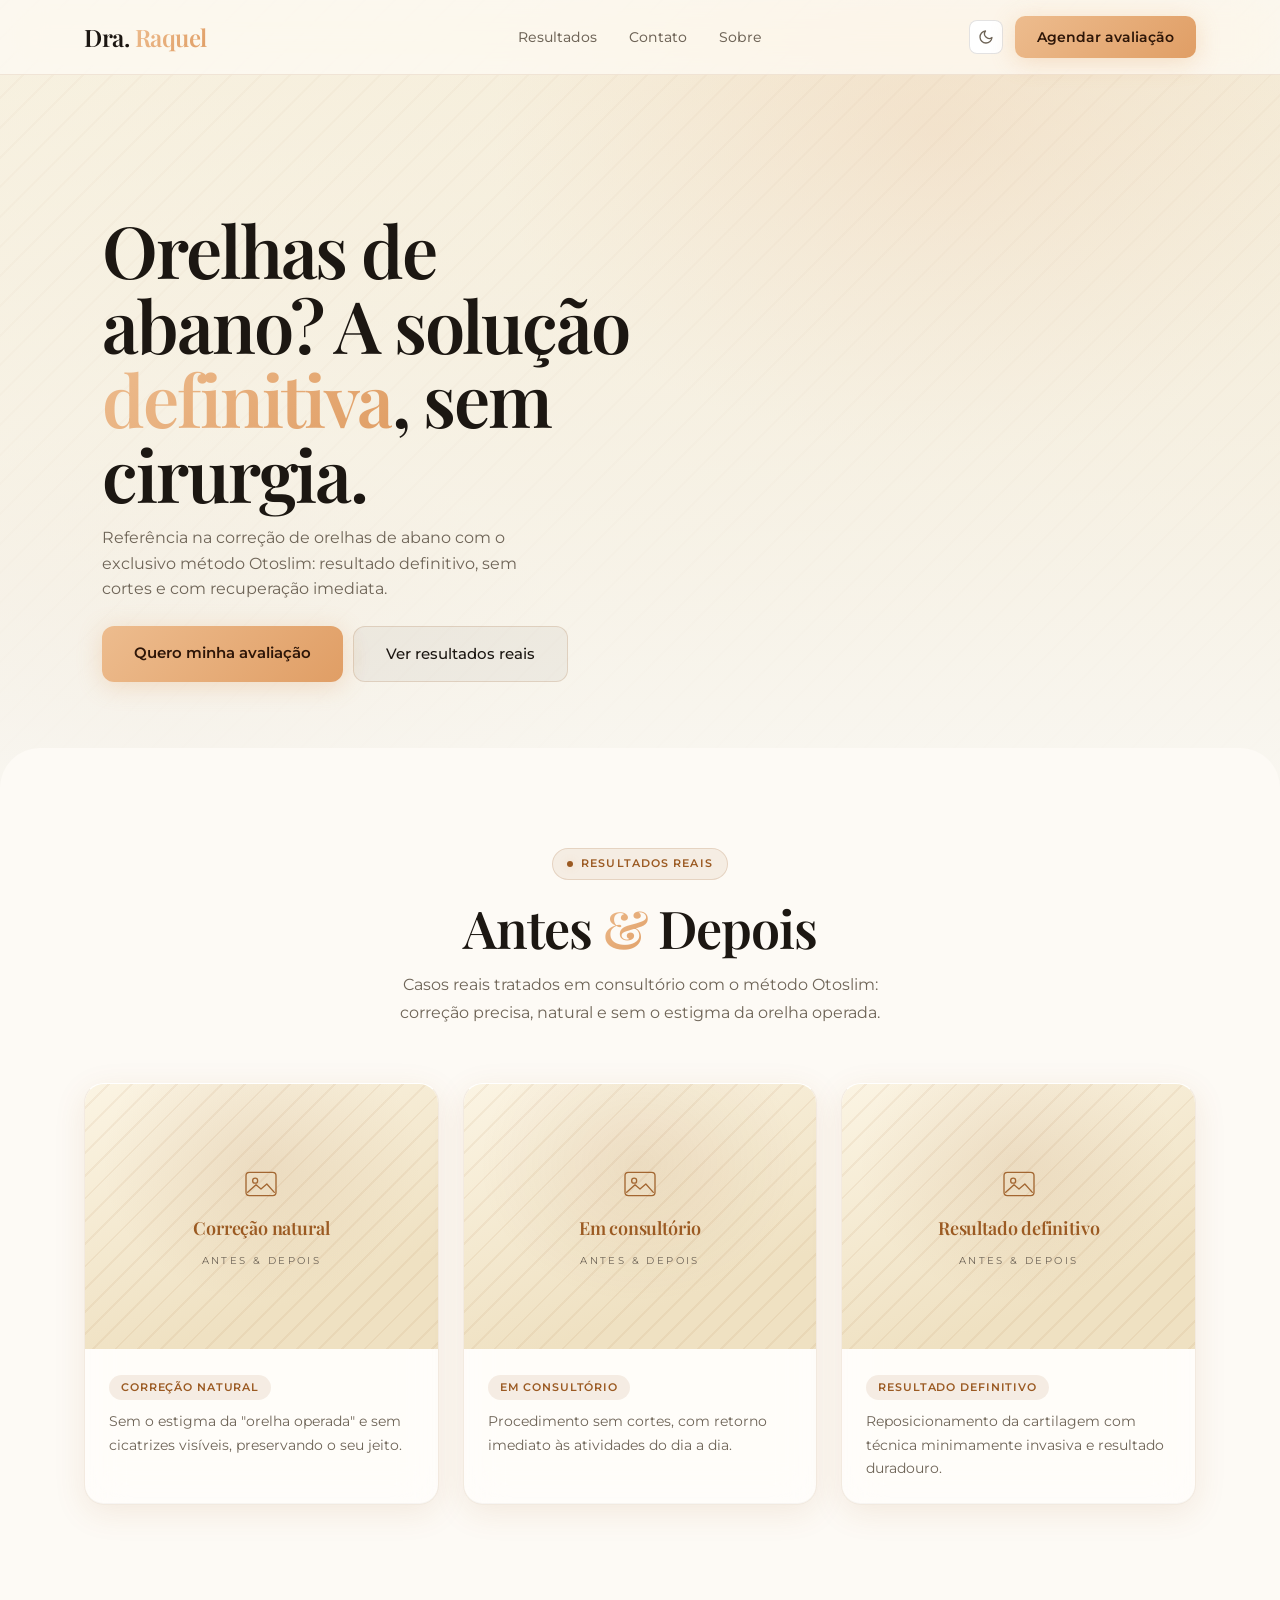
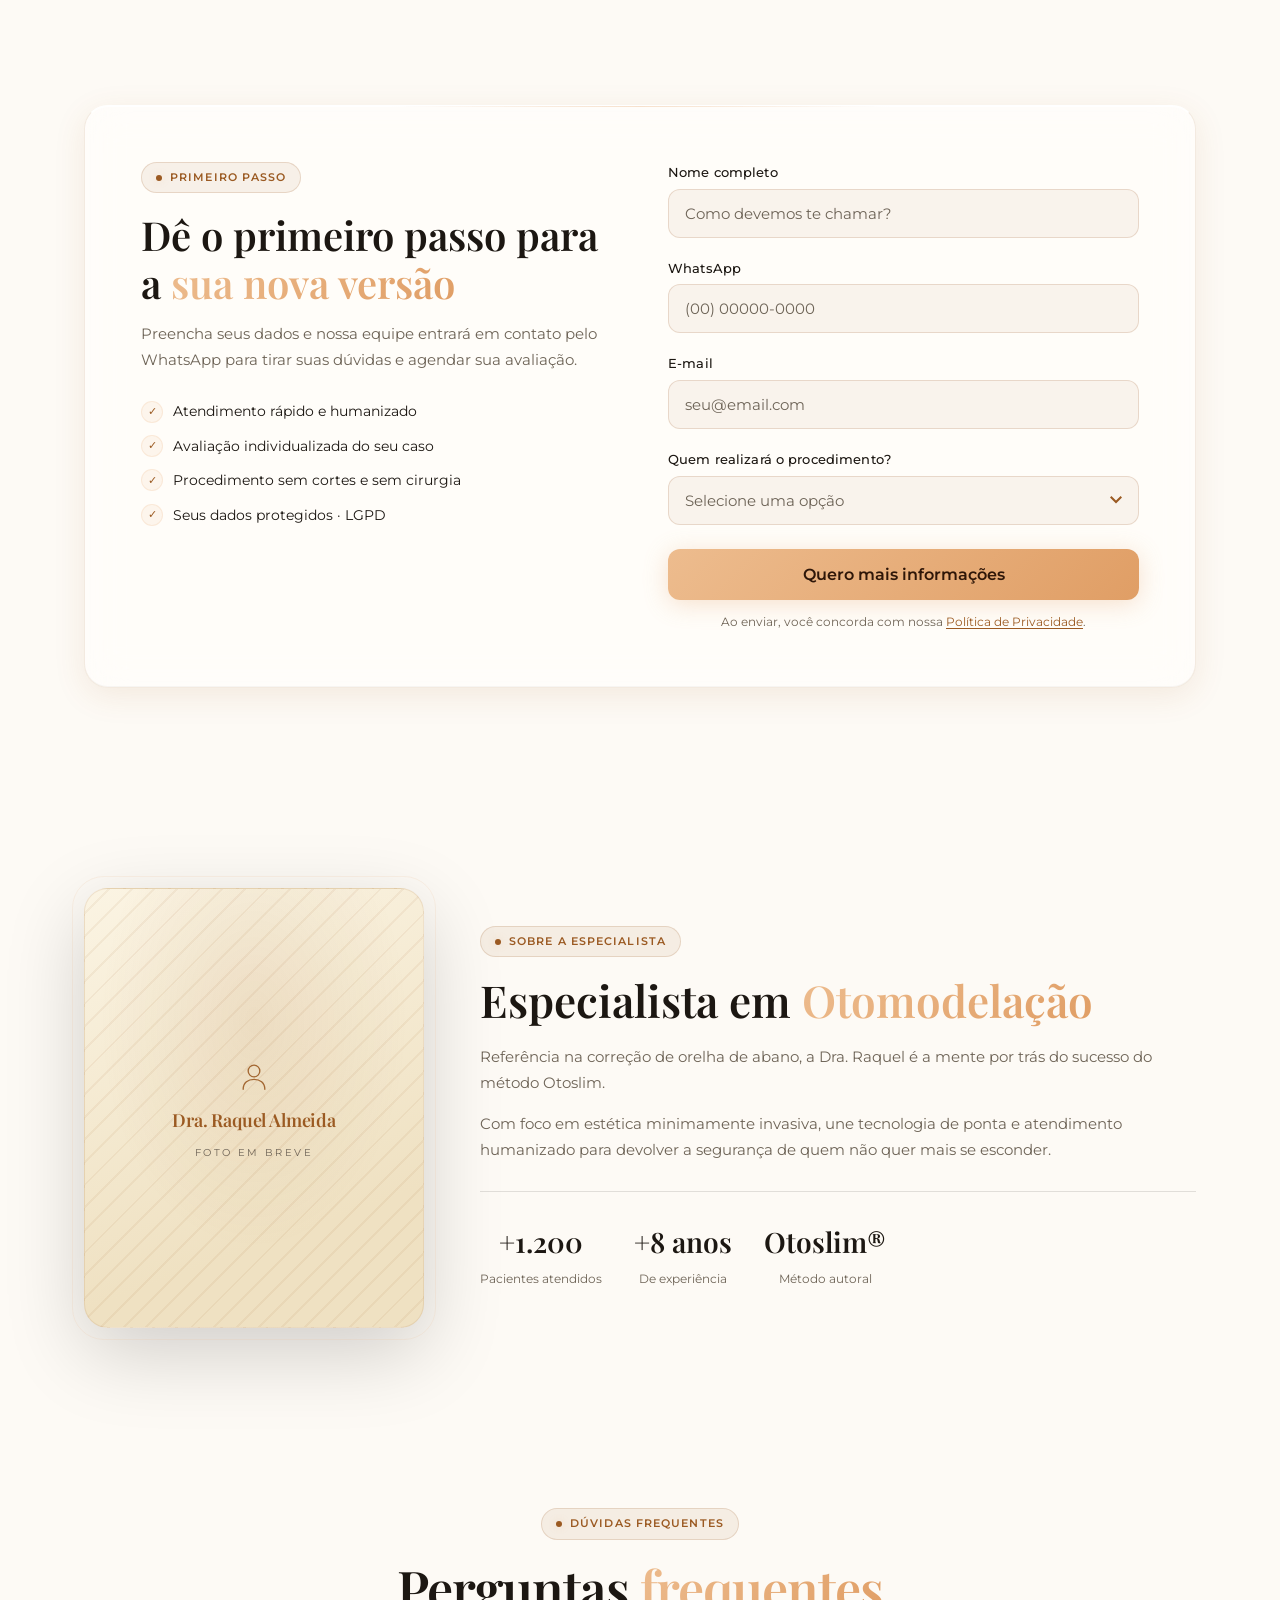
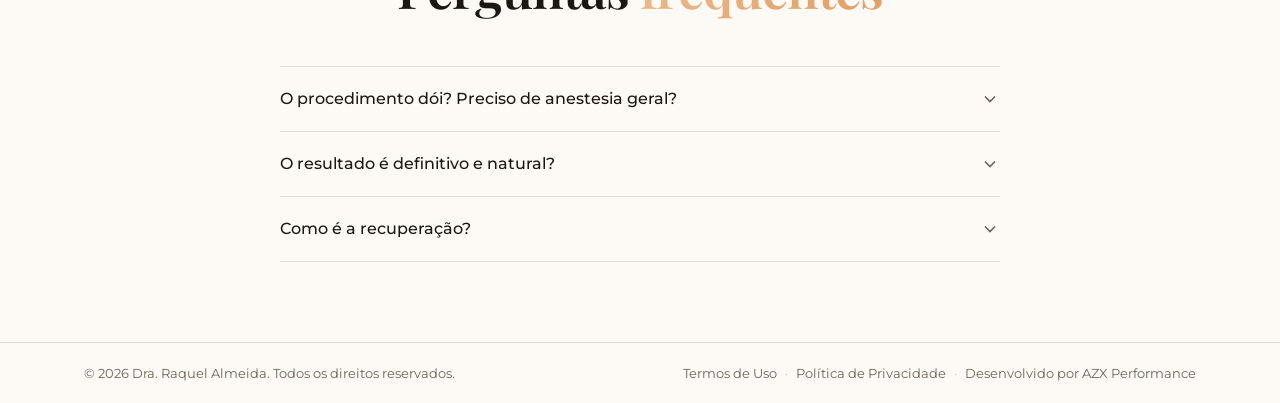
==== commit d919e479: "Add files via upload" ====
--- a/index.html
+++ b/index.html
@@ -314,7 +314,7 @@
           <svg class="faq-icon" viewBox="0 0 24 24" fill="none" stroke="currentColor" stroke-width="2"><path d="M6 9l6 6 6-6"/></svg>
         </button>
         <div class="faq-answer">
-          <p>Não. O método Otoslim é minimamente invasivo, feito em consultório com anestesia local. Sem cortes e sem centro cirúrgico — você sente apenas um leve desconforto durante a aplicação.</p>
+          <p>Não. O método Otoslim é minimamente invasivo, feito em consultório com anestesia local. Sem cortes e sem centro cirúrgico. Você sente apenas um leve desconforto durante a aplicação.</p>
         </div>
       </div>
       <div class="faq-item">
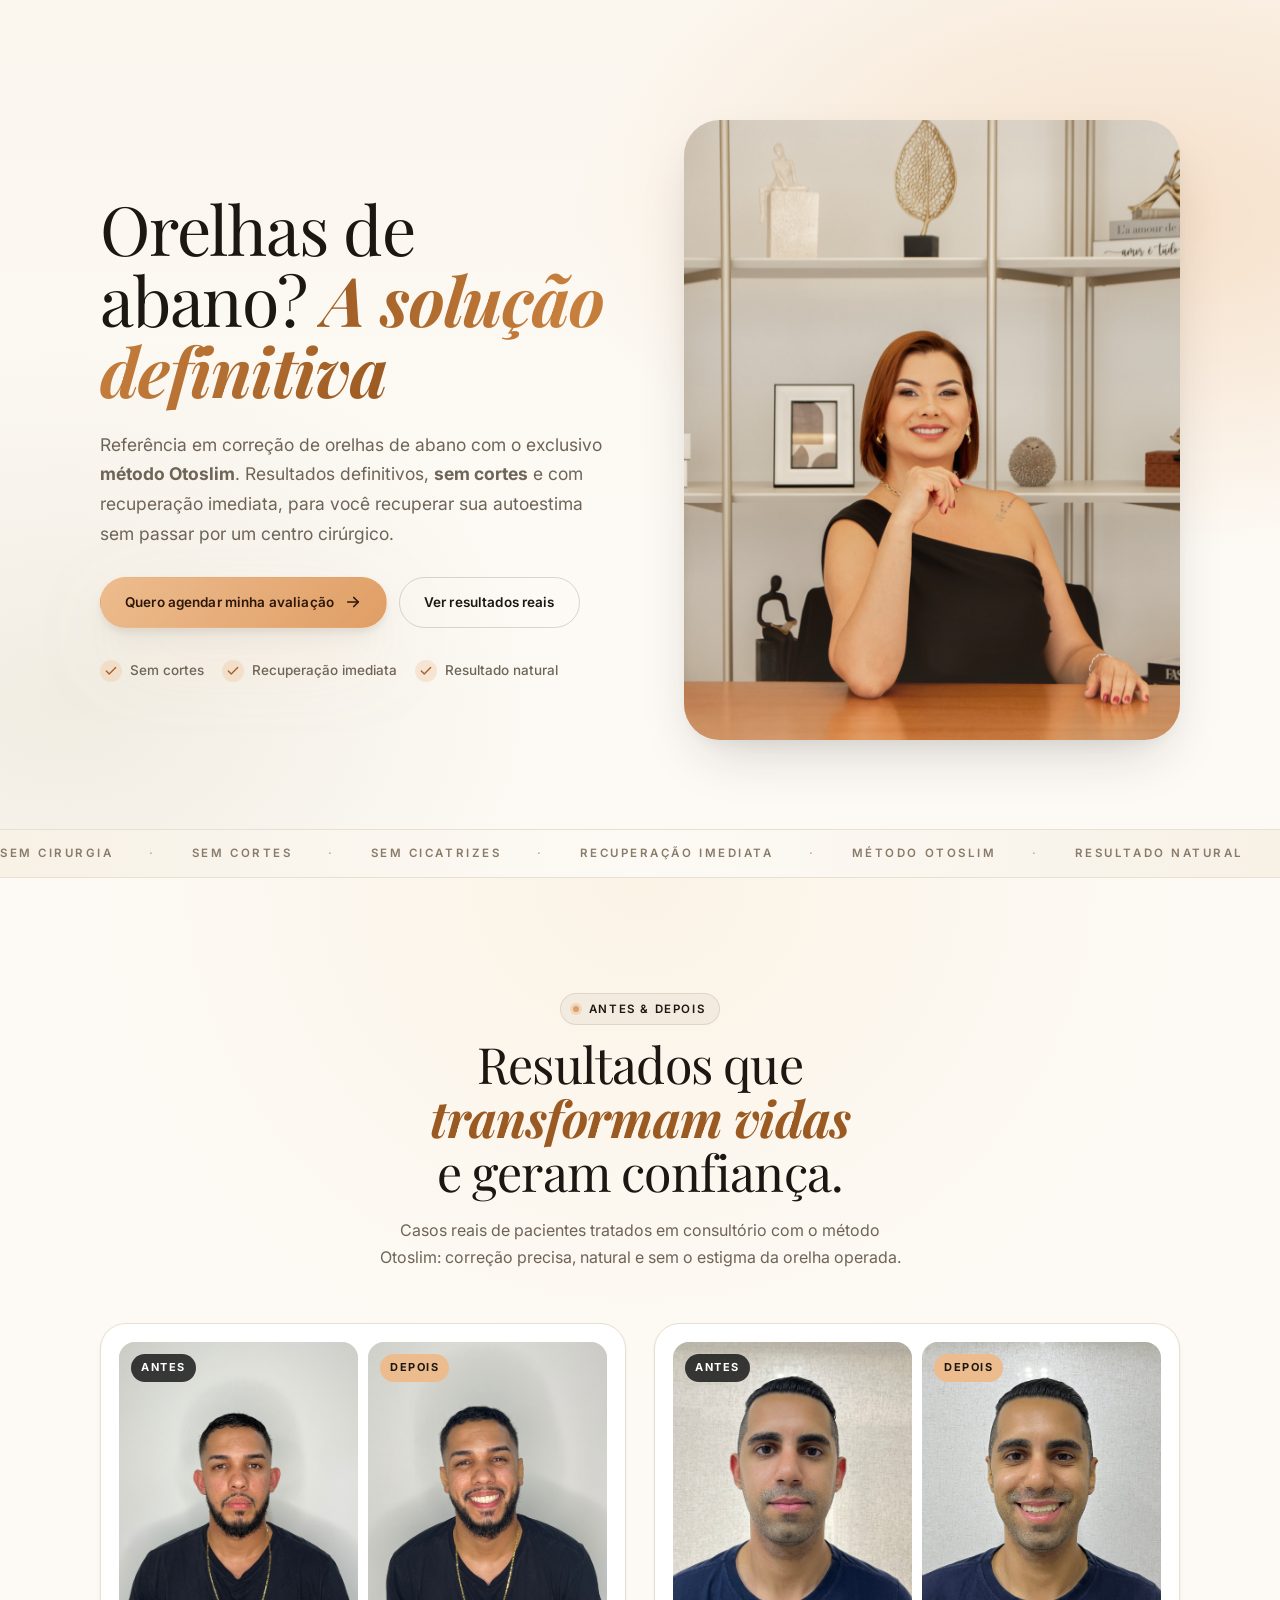
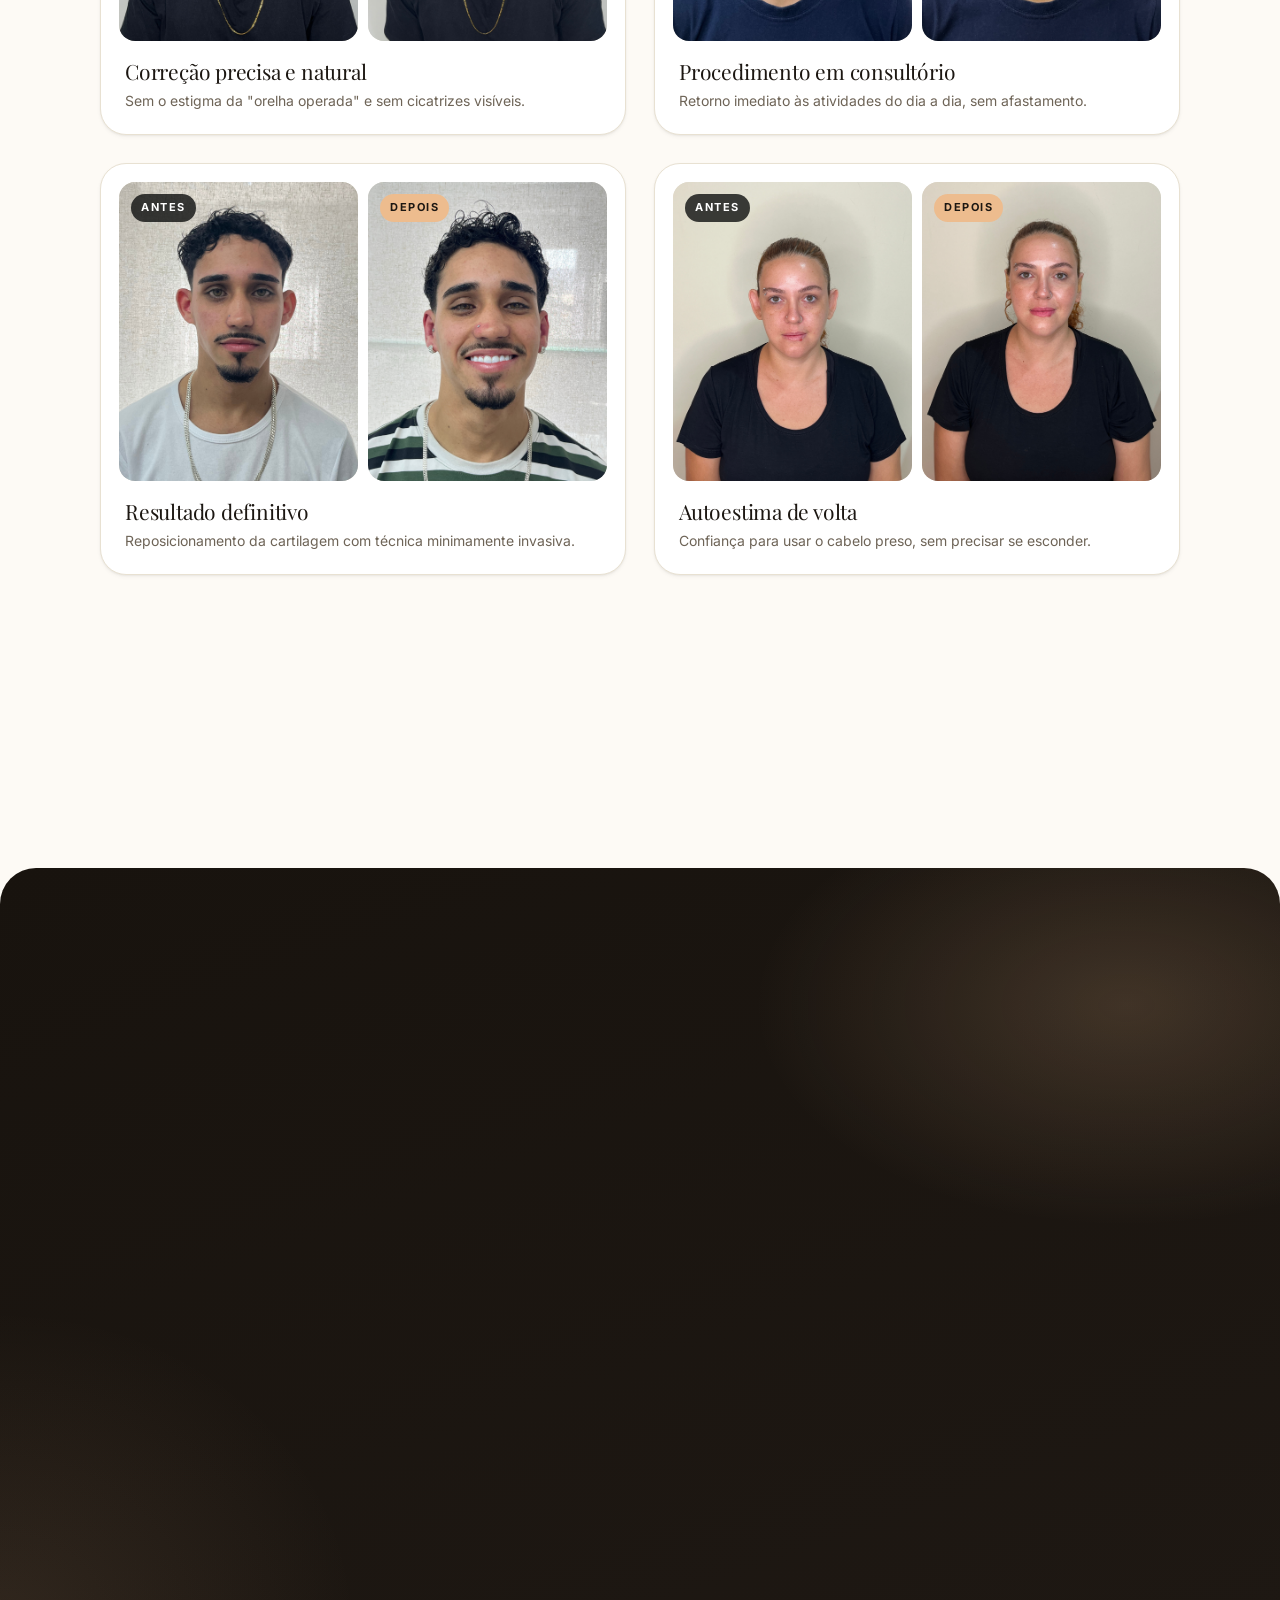
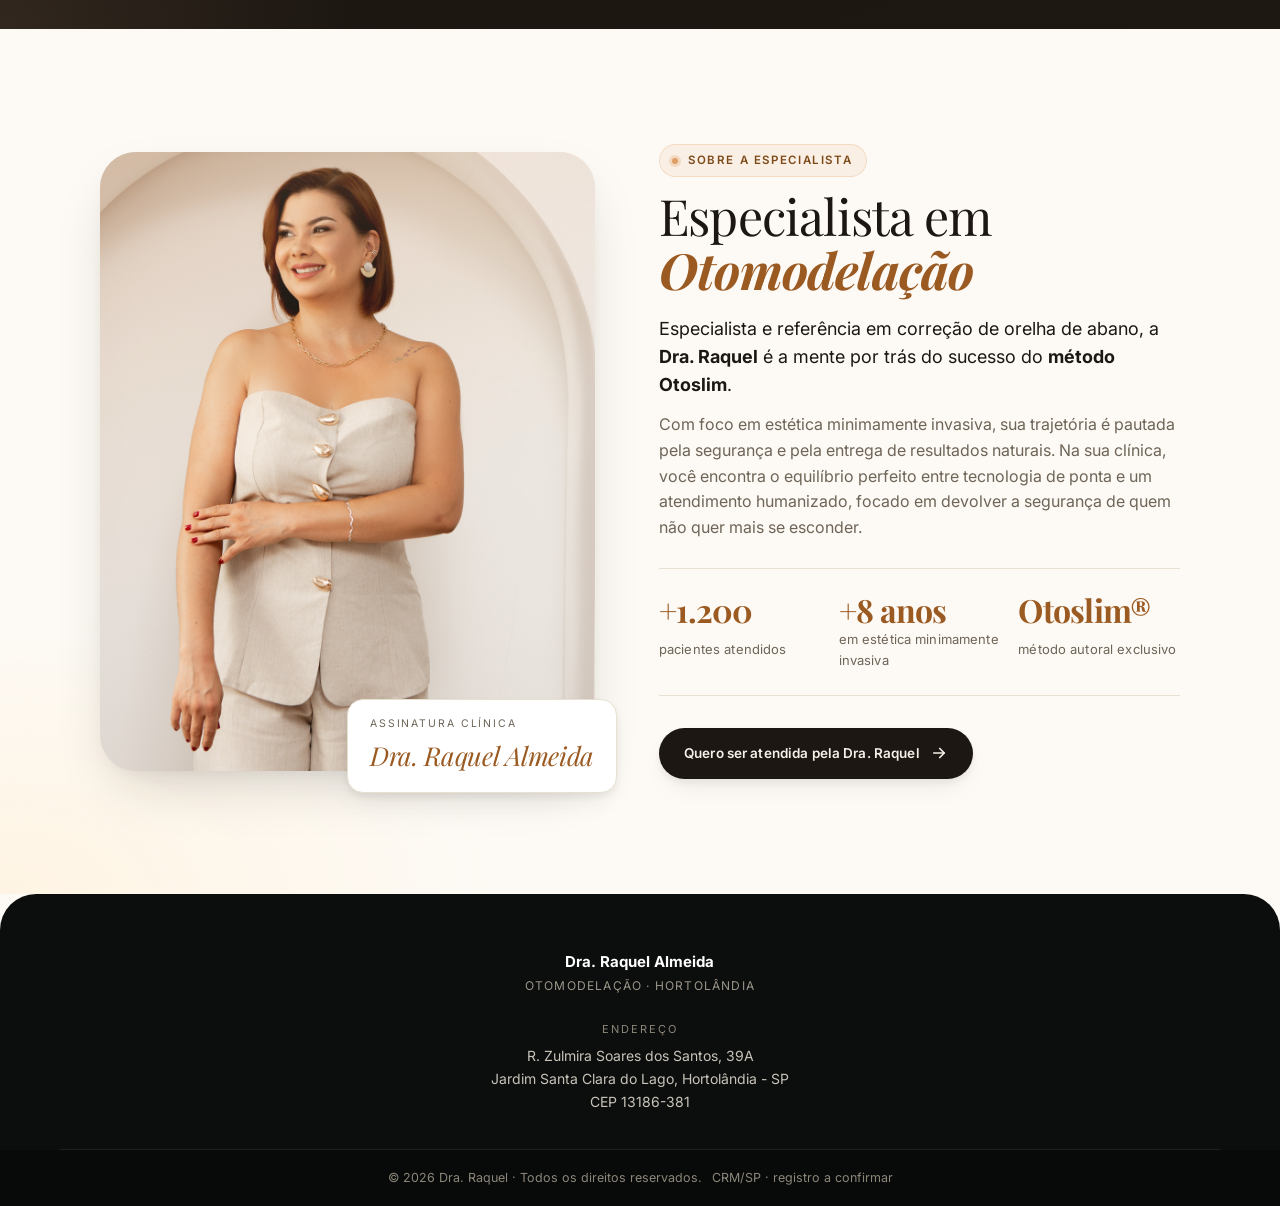
==== commit 8229b432: "Add files via upload" ====
--- a/index.html
+++ b/index.html
@@ -1,635 +1,357 @@
 <!DOCTYPE html>
-<html lang="pt-BR" data-theme="light">
+<html lang="pt-BR">
 <head>
   <meta charset="UTF-8" />
-  <!-- Google Tag Manager -->
-  <script>(function(w,d,s,l,i){w[l]=w[l]||[];w[l].push({'gtm.start':
-  new Date().getTime(),event:'gtm.js'});var f=d.getElementsByTagName(s)[0],
-  j=d.createElement(s),dl=l!='dataLayer'?'&l='+l:'';j.async=true;j.src=
-  'https://www.googletagmanager.com/gtm.js?id='+i+dl;f.parentNode.insertBefore(j,f);
-  })(window,document,'script','dataLayer','GTM-XXXXXXX');</script>
-  <!-- End Google Tag Manager -->
-
-  <!-- Meta Pixel (init; PageView/Lead disparam pelo capi.js com eventID) -->
-  <script>
-  !function(f,b,e,v,n,t,s){if(f.fbq)return;n=f.fbq=function(){n.callMethod?
-  n.callMethod.apply(n,arguments):n.queue.push(arguments)};if(!f._fbq)f._fbq=n;
-  n.push=n;n.loaded=!0;n.version='2.0';n.queue=[];t=b.createElement(e);t.async=!0;
-  t.src=v;s=b.getElementsByTagName(e)[0];s.parentNode.insertBefore(t,s)}(window,
-  document,'script','https://connect.facebook.net/en_US/fbevents.js');
-  fbq('init','YOUR_PIXEL_ID');
-  </script>
-  <noscript><img height="1" width="1" style="display:none"
-  src="https://www.facebook.com/tr?id=YOUR_PIXEL_ID&ev=PageView&noscript=1"/></noscript>
-  <script src="/meta-capi/capi.js" defer></script>
-  <!-- End Meta Pixel -->
   <meta name="viewport" content="width=device-width, initial-scale=1.0" />
+  <meta name="description" content="Dra. Raquel Almeida, especialista em Otomodelação. Método Otoslim: correção de orelhas de abano sem cirurgia, sem cortes, com recuperação imediata." />
   <title>Dra. Raquel Almeida · Otomodelação | Método Otoslim</title>
-  <meta name="description" content="Dra. Raquel Almeida, especialista em Otomodelação. Método Otoslim: correção de orelhas de abano sem cirurgia, sem cortes e com recuperação imediata." />
-
-  <!-- Favicon SVG inline · iniciais DR -->
-  <link rel="icon" type="image/svg+xml" href="data:image/svg+xml,%3Csvg xmlns='http://www.w3.org/2000/svg' viewBox='0 0 64 64'%3E%3Crect width='64' height='64' rx='14' fill='%23F7CBA1'/%3E%3Ctext x='32' y='45' text-anchor='middle' font-family='Georgia,serif' font-size='34' font-weight='700' fill='%23090B0B'%3ER%3C/text%3E%3C/svg%3E" />
+
+  <!-- Favicon: iniciais DR -->
+  <link rel="icon" type="image/svg+xml" href="data:image/svg+xml;utf8,&lt;svg xmlns='http://www.w3.org/2000/svg' viewBox='0 0 64 64'&gt;&lt;rect width='64' height='64' rx='14' fill='%23F7CBA1'/&gt;&lt;text x='50%25' y='54%25' font-family='Georgia,serif' font-size='36' font-weight='700' fill='%23090B0B' text-anchor='middle' dominant-baseline='middle'&gt;R&lt;/text&gt;&lt;/svg&gt;" />
 
   <link rel="preconnect" href="https://fonts.googleapis.com" />
   <link rel="preconnect" href="https://fonts.gstatic.com" crossorigin />
-  <link href="https://fonts.googleapis.com/css2?family=Montserrat:ital,wght@0,400;0,500;0,600;0,700;1,400&family=Playfair+Display:ital,wght@0,400;0,500;0,600;0,700;0,800;1,400;1,700&display=swap" rel="stylesheet" />
-  <link rel="stylesheet" href="styles.css?v=5" />
+  <link href="https://fonts.googleapis.com/css2?family=Playfair+Display:ital,wght@0,400;0,500;0,600;0,700;1,400;1,500;1,700&family=Inter:wght@300;400;500;600;700&display=swap" rel="stylesheet" />
+
+  <link rel="stylesheet" href="style.css" />
+
+  <!-- Meta Pixel placeholder (substituir ID real antes do deploy) -->
+  <script>
+    /* Meta Pixel — placeholder. Substituir 'YOUR_PIXEL_ID' pelo ID real. */
+    !function(f,b,e,v,n,t,s){if(f.fbq)return;n=f.fbq=function(){n.callMethod?
+    n.callMethod.apply(n,arguments):n.queue.push(arguments)};if(!f._fbq)f._fbq=n;
+    n.push=n;n.loaded=!0;n.version='2.0';n.queue=[];t=b.createElement(e);t.async=!0;
+    t.src=v;s=b.getElementsByTagName(e)[0];s.parentNode.insertBefore(t,s)}(window,
+    document,'script','https://connect.facebook.net/en_US/fbevents.js');
+    // fbq('init', 'YOUR_PIXEL_ID');
+    // fbq('track', 'PageView');
+  </script>
 </head>
 <body>
-<!-- Google Tag Manager (noscript) -->
-<noscript><iframe src="https://www.googletagmanager.com/ns.html?id=GTM-XXXXXXX"
-height="0" width="0" style="display:none;visibility:hidden"></iframe></noscript>
-<!-- End Google Tag Manager (noscript) -->
-
-<!-- MOBILE MENU -->
-<div class="mobile-menu" id="mobileMenu" aria-hidden="true">
-  <ul class="mobile-nav-links">
-    <li><a href="#resultados" class="mobile-link">Resultados</a></li>
-    <!-- <li><a href="#videos" class="mobile-link">Vídeos</a></li> -->
-    <li><a href="#contato" class="mobile-link">Contato</a></li>
-    <li><a href="#sobre" class="mobile-link">Sobre</a></li>
-  </ul>
-  <a href="#contato" class="mobile-cta mobile-link">Agendar avaliação</a>
-  <div class="mobile-theme-row">
-    <span>Alternar tema</span>
-    <button class="theme-toggle" id="themeToggleMobile" aria-label="Alternar tema">
-      <svg class="icon-sun" xmlns="http://www.w3.org/2000/svg" viewBox="0 0 24 24" fill="none" stroke="currentColor" stroke-width="2" stroke-linecap="round" stroke-linejoin="round"><circle cx="12" cy="12" r="5"/><line x1="12" y1="1" x2="12" y2="3"/><line x1="12" y1="21" x2="12" y2="23"/><line x1="4.22" y1="4.22" x2="5.64" y2="5.64"/><line x1="18.36" y1="18.36" x2="19.78" y2="19.78"/><line x1="1" y1="12" x2="3" y2="12"/><line x1="21" y1="12" x2="23" y2="12"/><line x1="4.22" y1="19.78" x2="5.64" y2="18.36"/><line x1="18.36" y1="5.64" x2="19.78" y2="4.22"/></svg>
-      <svg class="icon-moon" xmlns="http://www.w3.org/2000/svg" viewBox="0 0 24 24" fill="none" stroke="currentColor" stroke-width="2" stroke-linecap="round" stroke-linejoin="round"><path d="M21 12.79A9 9 0 1 1 11.21 3 7 7 0 0 0 21 12.79z"/></svg>
-    </button>
-  </div>
-</div>
-
-<!-- NAV -->
-<nav id="nav">
-  <div class="container nav-inner">
-    <a href="#" class="logo">Dra. <span>Raquel</span></a>
-    <ul class="nav-links">
-      <li><a href="#resultados">Resultados</a></li>
-      <!-- <li><a href="#videos">Vídeos</a></li> -->
-      <li><a href="#contato">Contato</a></li>
-      <li><a href="#sobre">Sobre</a></li>
-    </ul>
-    <div class="nav-right">
-      <button class="theme-toggle" id="themeToggle" aria-label="Alternar tema">
-        <svg class="icon-sun" xmlns="http://www.w3.org/2000/svg" viewBox="0 0 24 24" fill="none" stroke="currentColor" stroke-width="2" stroke-linecap="round" stroke-linejoin="round"><circle cx="12" cy="12" r="5"/><line x1="12" y1="1" x2="12" y2="3"/><line x1="12" y1="21" x2="12" y2="23"/><line x1="4.22" y1="4.22" x2="5.64" y2="5.64"/><line x1="18.36" y1="18.36" x2="19.78" y2="19.78"/><line x1="1" y1="12" x2="3" y2="12"/><line x1="21" y1="12" x2="23" y2="12"/><line x1="4.22" y1="19.78" x2="5.64" y2="18.36"/><line x1="18.36" y1="5.64" x2="19.78" y2="4.22"/></svg>
-        <svg class="icon-moon" xmlns="http://www.w3.org/2000/svg" viewBox="0 0 24 24" fill="none" stroke="currentColor" stroke-width="2" stroke-linecap="round" stroke-linejoin="round"><path d="M21 12.79A9 9 0 1 1 11.21 3 7 7 0 0 0 21 12.79z"/></svg>
-      </button>
-      <a href="#contato" class="nav-cta">Agendar avaliação</a>
-      <button class="hamburger" id="hamburger" aria-label="Abrir menu">
-        <span></span><span></span><span></span>
-      </button>
-    </div>
-  </div>
-</nav>
-
-<!-- ═══════════════════════ HERO ═══════════════════════ -->
-<section class="hero" id="hero">
-  <div class="hero-bg-wrap" aria-hidden="true">
-    <div class="hero-bg-img"></div>
-    <div class="hero-overlay"></div>
-  </div>
-  <div class="hero-content fade-up d2">
-    <h1>Orelhas de abano?<br class="mobile-br"> A solução <span class="gold-text">definitiva</span>, sem cirurgia.</h1>
-    <p class="hero-sub fade-up d3">
-      Referência na correção de orelhas de abano com o exclusivo método Otoslim: resultado definitivo, sem cortes e com recuperação imediata.
-    </p>
-    <div class="hero-actions fade-up d4">
-      <a href="#contato" class="btn-primary">Quero minha avaliação</a>
-      <a href="#resultados" class="btn-ghost">Ver resultados reais</a>
-    </div>
-  </div>
-</section>
-
-<!-- ═══════════════════════ BEFORE & AFTER ═══════════════════════ -->
-<section class="results-section" id="resultados">
-  <div class="container">
-    <div class="section-label">
-      <span class="badge"><span class="badge-dot"></span>Resultados reais</span>
-    </div>
-    <h2 class="section-title">Antes <span class="gold-text">&</span> Depois</h2>
-    <p class="section-sub">Casos reais tratados em consultório com o método Otoslim: correção precisa, natural e sem o estigma da orelha operada.</p>
-
-    <div class="ba-grid">
-      <!-- Card 1 -->
-      <div class="ba-card">
-        <div class="ba-image-wrap">
-          <div class="img-ph" role="img" aria-label="Correção natural, foto em breve">
-            <svg viewBox="0 0 48 48" fill="none" stroke="currentColor" stroke-width="1.6" stroke-linecap="round" stroke-linejoin="round" aria-hidden="true">
-              <rect x="6" y="10" width="36" height="28" rx="4"/><circle cx="17" cy="20" r="3"/><path d="M8 34l10-9 6 5 7-6 9 10"/>
-            </svg>
-            <span class="img-ph-label">Correção natural</span>
-            <span class="img-ph-sub">Antes & depois</span>
-          </div>
-        </div>
-        <div class="ba-info">
-          <span class="ba-tag">Correção natural</span>
-          <p>Sem o estigma da "orelha operada" e sem cicatrizes visíveis, preservando o seu jeito.</p>
-        </div>
-      </div>
-      <!-- Card 2 -->
-      <div class="ba-card">
-        <div class="ba-image-wrap">
-          <div class="img-ph" role="img" aria-label="Em consultório, foto em breve">
-            <svg viewBox="0 0 48 48" fill="none" stroke="currentColor" stroke-width="1.6" stroke-linecap="round" stroke-linejoin="round" aria-hidden="true">
-              <rect x="6" y="10" width="36" height="28" rx="4"/><circle cx="17" cy="20" r="3"/><path d="M8 34l10-9 6 5 7-6 9 10"/>
-            </svg>
-            <span class="img-ph-label">Em consultório</span>
-            <span class="img-ph-sub">Antes & depois</span>
-          </div>
-        </div>
-        <div class="ba-info">
-          <span class="ba-tag">Em consultório</span>
-          <p>Procedimento sem cortes, com retorno imediato às atividades do dia a dia.</p>
-        </div>
-      </div>
-      <!-- Card 3 -->
-      <div class="ba-card">
-        <div class="ba-image-wrap">
-          <div class="img-ph" role="img" aria-label="Resultado definitivo, foto em breve">
-            <svg viewBox="0 0 48 48" fill="none" stroke="currentColor" stroke-width="1.6" stroke-linecap="round" stroke-linejoin="round" aria-hidden="true">
-              <rect x="6" y="10" width="36" height="28" rx="4"/><circle cx="17" cy="20" r="3"/><path d="M8 34l10-9 6 5 7-6 9 10"/>
-            </svg>
-            <span class="img-ph-label">Resultado definitivo</span>
-            <span class="img-ph-sub">Antes & depois</span>
-          </div>
-        </div>
-        <div class="ba-info">
-          <span class="ba-tag">Resultado definitivo</span>
-          <p>Reposicionamento da cartilagem com técnica minimamente invasiva e resultado duradouro.</p>
-        </div>
-      </div>
-    </div>
-  </div>
-</section>
-
-<!-- ═══════════════════════ VIDEO RESULTS ═══════════════════════ -->
-<!-- ═══ SEÇÃO DE VÍDEOS (comentada até a Dra. Raquel ter os vídeos). Reativar removendo este comentário. ═══
-<section class="videos-section" id="videos">
-  <div class="container">
-    <div class="section-label">
-      <span class="badge"><span class="badge-dot"></span>Em vídeo</span>
-    </div>
-    <h2 class="section-title">Resultados em <span class="gold-text">movimento</span></h2>
-    <p class="section-sub">Acompanhe em vídeo a correção de orelhas de abano com o método Otoslim, com técnica e naturalidade.</p>
-
-    <div class="videos-grid">
-      <div class="video-card">
-        <div class="video-placeholder">
-          <div class="play-btn" aria-label="Reproduzir vídeo">
-            <svg viewBox="0 0 24 24" fill="currentColor"><path d="M8 5v14l11-7z"/></svg>
-          </div>
-          <span class="video-duration">2:34</span>
-        </div>
-        <div class="video-info">
-          <h3>Método Otoslim na prática</h3>
-          <p>Veja o passo a passo da correção sem cortes, em consultório e com recuperação imediata.</p>
-        </div>
-      </div>
-      <div class="video-card">
-        <div class="video-placeholder">
-          <div class="play-btn" aria-label="Reproduzir vídeo">
-            <svg viewBox="0 0 24 24" fill="currentColor"><path d="M8 5v14l11-7z"/></svg>
-          </div>
-          <span class="video-duration">3:12</span>
-        </div>
-        <div class="video-info">
-          <h3>Depoimento de paciente</h3>
-          <p>A experiência de quem recuperou a autoestima sem passar por um centro cirúrgico.</p>
-        </div>
-      </div>
-      <div class="video-card">
-        <div class="video-placeholder">
-          <div class="play-btn" aria-label="Reproduzir vídeo">
-            <svg viewBox="0 0 24 24" fill="currentColor"><path d="M8 5v14l11-7z"/></svg>
-          </div>
-          <span class="video-duration">1:48</span>
-        </div>
-        <div class="video-info">
-          <h3>Antes & depois em movimento</h3>
-          <p>Resultado natural e definitivo, sem o estigma da orelha operada.</p>
-        </div>
-      </div>
-    </div>
-  </div>
-</section>
-═══ FIM SEÇÃO DE VÍDEOS ═══ -->
-
-<!-- ═══════════════════════ CONTACT FORM ═══════════════════════ -->
-<section class="contact-section" id="contato">
-  <div class="container">
-    <div class="contact-inner">
-      <div class="contact-text">
-        <div class="section-label" style="text-align:left;">
-          <span class="badge"><span class="badge-dot"></span>Primeiro passo</span>
-        </div>
-        <h2 class="contact-title">Dê o primeiro passo para<br>a <span class="gold-text">sua nova versão</span></h2>
-        <p class="contact-desc">Preencha seus dados e nossa equipe entrará em contato pelo WhatsApp para tirar suas dúvidas e agendar sua avaliação.</p>
-        <div class="contact-perks">
-          <div class="perk"><span class="perk-icon">✓</span> Atendimento rápido e humanizado</div>
-          <div class="perk"><span class="perk-icon">✓</span> Avaliação individualizada do seu caso</div>
-          <div class="perk"><span class="perk-icon">✓</span> Procedimento sem cortes e sem cirurgia</div>
-          <div class="perk"><span class="perk-icon">✓</span> Seus dados protegidos · LGPD</div>
-        </div>
-      </div>
-      <form class="contact-form" id="contactForm" novalidate>
-        <div class="form-group">
-          <label for="form-name">Nome completo</label>
-          <input type="text" id="form-name" name="nome" placeholder="Como devemos te chamar?" required />
-        </div>
-        <div class="form-group">
-          <label for="form-whatsapp">WhatsApp</label>
-          <input type="tel" id="form-whatsapp" name="whatsapp" placeholder="(00) 00000-0000" required />
-        </div>
-        <div class="form-group">
-          <label for="form-email">E-mail</label>
-          <input type="email" id="form-email" name="email" placeholder="seu@email.com" required />
-        </div>
-        <div class="form-group">
-          <label for="form-procedure">Quem realizará o procedimento?</label>
-          <select id="form-procedure" name="procedimento" required>
-            <option value="" disabled selected>Selecione uma opção</option>
-            <option value="eu">Eu mesmo(a)</option>
-            <option value="filho">Meu filho(a)</option>
-            <option value="outro">Outra pessoa</option>
-          </select>
-        </div>
-        <button type="submit" class="btn-primary btn-submit">Quero mais informações</button>
-        <p class="form-disclaimer">Ao enviar, você concorda com nossa <a href="#" id="openPrivacyFromForm">Política de Privacidade</a>.</p>
+
+
+  <!-- ============ DOBRA 1 — HERO ============ -->
+  <section id="hero" class="hero" data-screen-label="01 Hero">
+    <div class="hero__bg" aria-hidden="true"></div>
+    <div class="container hero__grid">
+
+      <div class="hero__copy reveal">
+        <h1 class="h1">
+          Orelhas de abano?
+          <span class="h1__accent">A solução definitiva</span>
+        </h1>
+        <p class="lede">
+          Referência em correção de orelhas de abano com o exclusivo <strong>método Otoslim</strong>. Resultados definitivos, <strong>sem cortes</strong> e com recuperação imediata, para você recuperar sua autoestima sem passar por um centro cirúrgico.
+        </p>
+        <div class="hero__ctas">
+          <a href="#agendar" class="btn btn--primary">
+            Quero agendar minha avaliação
+            <svg width="18" height="18" viewBox="0 0 24 24" fill="none" stroke="currentColor" stroke-width="2.2" stroke-linecap="round" stroke-linejoin="round" aria-hidden="true"><path d="M5 12h14"/><path d="m13 6 6 6-6 6"/></svg>
+          </a>
+          <a href="#resultados" class="btn btn--ghost">Ver resultados reais</a>
+        </div>
+
+        <ul class="hero__pills" aria-label="Diferenciais">
+          <li><svg width="16" height="16" viewBox="0 0 24 24" fill="none" stroke="currentColor" stroke-width="2.4" stroke-linecap="round" stroke-linejoin="round"><path d="M20 6 9 17l-5-5"/></svg> Sem cortes</li>
+          <li><svg width="16" height="16" viewBox="0 0 24 24" fill="none" stroke="currentColor" stroke-width="2.4" stroke-linecap="round" stroke-linejoin="round"><path d="M20 6 9 17l-5-5"/></svg> Recuperação imediata</li>
+          <li><svg width="16" height="16" viewBox="0 0 24 24" fill="none" stroke="currentColor" stroke-width="2.4" stroke-linecap="round" stroke-linejoin="round"><path d="M20 6 9 17l-5-5"/></svg> Resultado natural</li>
+        </ul>
+      </div>
+
+      <div class="hero__visual reveal">
+        <div class="hero__photo">
+          <picture>
+            <img src="img/img.png" alt="Dra. Raquel Almeida — Especialista em Otomodelação" />
+          </picture>
+        </div>
+      </div>
+
+    </div>
+
+    <div class="marquee" aria-hidden="true">
+      <div class="marquee__track">
+        <span>Sem cirurgia</span><span>·</span>
+        <span>Sem cortes</span><span>·</span>
+        <span>Sem cicatrizes</span><span>·</span>
+        <span>Recuperação imediata</span><span>·</span>
+        <span>Método Otoslim</span><span>·</span>
+        <span>Resultado natural</span><span>·</span>
+        <span>Sem cirurgia</span><span>·</span>
+        <span>Sem cortes</span><span>·</span>
+        <span>Sem cicatrizes</span><span>·</span>
+        <span>Recuperação imediata</span><span>·</span>
+        <span>Método Otoslim</span><span>·</span>
+        <span>Resultado natural</span><span>·</span>
+      </div>
+    </div>
+  </section>
+
+  <!-- ============ DOBRA 2 — PROVA SOCIAL ============ -->
+  <section id="resultados" class="proof" data-screen-label="02 Prova Social">
+    <div class="container">
+      <header class="section-head reveal">
+        <span class="eyebrow eyebrow--dark">
+          <span class="eyebrow__dot"></span>
+          Antes &amp; Depois
+        </span>
+        <h2 class="h2">
+          Resultados que <em>transformam vidas</em><br/>
+          e geram confiança.
+        </h2>
+        <p class="section-sub">
+          Casos reais de pacientes tratados em consultório com o método Otoslim: correção precisa, natural e sem o estigma da orelha operada.
+        </p>
+      </header>
+
+      <div class="ba-grid reveal" id="metodo">
+        <!-- Caso 1 -->
+        <article class="ba-card">
+          <div class="ba-card__pair">
+            <figure class="ba">
+              <span class="ba__label">Antes</span>
+              <img class="ba__img" src="img/antes-01.png" alt="Antes — caso 1" />
+            </figure>
+            <figure class="ba">
+              <span class="ba__label ba__label--after">Depois</span>
+              <img class="ba__img" src="img/depois-01.png" alt="Depois — caso 1" />
+            </figure>
+          </div>
+          <div class="ba-card__caption">
+            <h3>Correção precisa e natural</h3>
+            <p>Sem o estigma da "orelha operada" e sem cicatrizes visíveis.</p>
+          </div>
+        </article>
+
+        <!-- Caso 2 -->
+        <article class="ba-card">
+          <div class="ba-card__pair">
+            <figure class="ba">
+              <span class="ba__label">Antes</span>
+              <img class="ba__img" src="img/antes-02.png" alt="Antes — caso 2" />
+            </figure>
+            <figure class="ba">
+              <span class="ba__label ba__label--after">Depois</span>
+              <img class="ba__img" src="img/depois-02.png" alt="Depois — caso 2" />
+            </figure>
+          </div>
+          <div class="ba-card__caption">
+            <h3>Procedimento em consultório</h3>
+            <p>Retorno imediato às atividades do dia a dia, sem afastamento.</p>
+          </div>
+        </article>
+
+        <!-- Caso 3 -->
+        <article class="ba-card">
+          <div class="ba-card__pair">
+            <figure class="ba">
+              <span class="ba__label">Antes</span>
+              <img class="ba__img" src="img/antes-03.png" alt="Antes — caso 3" />
+            </figure>
+            <figure class="ba">
+              <span class="ba__label ba__label--after">Depois</span>
+              <img class="ba__img" src="img/depois-03.png" alt="Depois — caso 3" />
+            </figure>
+          </div>
+          <div class="ba-card__caption">
+            <h3>Resultado definitivo</h3>
+            <p>Reposicionamento da cartilagem com técnica minimamente invasiva.</p>
+          </div>
+        </article>
+
+        <!-- Caso 4 -->
+        <article class="ba-card">
+          <div class="ba-card__pair">
+            <figure class="ba">
+              <span class="ba__label">Antes</span>
+              <img class="ba__img" src="img/antes-04.png" alt="Antes — caso 4" />
+            </figure>
+            <figure class="ba">
+              <span class="ba__label ba__label--after">Depois</span>
+              <img class="ba__img" src="img/depois-04.png" alt="Depois — caso 4" />
+            </figure>
+          </div>
+          <div class="ba-card__caption">
+            <h3>Autoestima de volta</h3>
+            <p>Confiança para usar o cabelo preso, sem precisar se esconder.</p>
+          </div>
+        </article>
+      </div>
+
+      <aside class="seal glass reveal" aria-label="Selo de autoridade">
+        <div class="seal__num">+1.200</div>
+        <div class="seal__copy">
+          <strong>vidas transformadas</strong>
+          através do método Otoslim, sem cirurgia e sem afastamento.
+        </div>
+        <a href="#agendar" class="btn btn--dark seal__cta">
+          Quero mais informações
+          <svg width="18" height="18" viewBox="0 0 24 24" fill="none" stroke="currentColor" stroke-width="2.2" stroke-linecap="round" stroke-linejoin="round"><path d="M5 12h14"/><path d="m13 6 6 6-6 6"/></svg>
+        </a>
+      </aside>
+    </div>
+  </section>
+
+  <!-- ============ DOBRA 3 — FORMULÁRIO ============ -->
+  <section id="agendar" class="form-section" data-screen-label="03 Formulário">
+    <div class="container form-section__grid">
+
+      <div class="form-section__copy reveal">
+        <span class="eyebrow">
+          <span class="eyebrow__dot"></span>
+          Primeiro passo
+        </span>
+        <h2 class="h2 h2--light">
+          Dê o primeiro passo para a <em>sua nova versão</em>.
+        </h2>
+        <p class="form-section__sub">
+          Preencha os dados ao lado e nossa equipe entrará em contato pelo WhatsApp para tirar suas dúvidas e agendar sua avaliação.
+        </p>
+
+        <ul class="form-section__list">
+          <li>
+            <span class="check" aria-hidden="true">
+              <svg width="14" height="14" viewBox="0 0 24 24" fill="none" stroke="currentColor" stroke-width="3" stroke-linecap="round" stroke-linejoin="round"><path d="M20 6 9 17l-5-5"/></svg>
+            </span>
+            Atendimento rápido e humanizado
+          </li>
+          <li>
+            <span class="check" aria-hidden="true">
+              <svg width="14" height="14" viewBox="0 0 24 24" fill="none" stroke="currentColor" stroke-width="3" stroke-linecap="round" stroke-linejoin="round"><path d="M20 6 9 17l-5-5"/></svg>
+            </span>
+            Avaliação individualizada do seu caso
+          </li>
+          <li>
+            <span class="check" aria-hidden="true">
+              <svg width="14" height="14" viewBox="0 0 24 24" fill="none" stroke="currentColor" stroke-width="3" stroke-linecap="round" stroke-linejoin="round"><path d="M20 6 9 17l-5-5"/></svg>
+            </span>
+            Seus dados ficam protegidos · LGPD
+          </li>
+        </ul>
+      </div>
+
+      <form class="lead-form glass reveal" id="leadForm" novalidate>
+        <h3 class="lead-form__title">Agende sua avaliação</h3>
+        <p class="lead-form__hint">Resposta em até 1 dia útil.</p>
+
+        <div class="field">
+          <label for="nome">Nome completo</label>
+          <input type="text" id="nome" name="nome" autocomplete="name" required placeholder="Como devemos te chamar?" />
+        </div>
+
+        <div class="field">
+          <label for="whatsapp">WhatsApp (com DDD)</label>
+          <input type="tel" id="whatsapp" name="whatsapp" inputmode="tel" autocomplete="tel" required placeholder="(00) 00000-0000" />
+        </div>
+
+        <div class="field">
+          <label for="quem">Quem realizará o procedimento?</label>
+          <div class="select-wrap">
+            <select id="quem" name="quem" required>
+              <option value="" disabled selected>Selecione uma opção</option>
+              <option value="eu">Eu mesmo(a)</option>
+              <option value="filho">Meu filho(a)</option>
+              <option value="outro">Outra pessoa</option>
+            </select>
+            <svg width="18" height="18" viewBox="0 0 24 24" fill="none" stroke="currentColor" stroke-width="2.2" stroke-linecap="round" stroke-linejoin="round" aria-hidden="true"><path d="m6 9 6 6 6-6"/></svg>
+          </div>
+        </div>
+
+        <button type="submit" class="btn btn--primary btn--block">
+          Quero mais informações
+          <svg width="18" height="18" viewBox="0 0 24 24" fill="none" stroke="currentColor" stroke-width="2.2" stroke-linecap="round" stroke-linejoin="round"><path d="M5 12h14"/><path d="m13 6 6 6-6 6"/></svg>
+        </button>
+
+        <p class="lead-form__legal">
+          Ao enviar, você concorda com nossa <a href="#">Política de Privacidade</a>.
+        </p>
+
+        <div class="lead-form__success" role="status" aria-live="polite" hidden>
+          <strong>Recebemos seu contato!</strong>
+          Em breve nossa equipe entrará em contato pelo WhatsApp.
+        </div>
       </form>
-    </div>
-  </div>
-</section>
-
-<!-- ═══════════════════════ ABOUT THE DOCTOR ═══════════════════════ -->
-<section class="about-section" id="sobre">
-  <div class="container">
-    <div class="about-inner">
-      <div class="about-photo">
-        <div class="img-ph about-ph" role="img" aria-label="Dra. Raquel Almeida, foto em breve">
-          <svg viewBox="0 0 48 48" fill="none" stroke="currentColor" stroke-width="1.6" stroke-linecap="round" stroke-linejoin="round" aria-hidden="true">
-            <circle cx="24" cy="18" r="7"/><path d="M11 40c0-8 6-12 13-12s13 4 13 12"/>
-          </svg>
-          <span class="img-ph-label">Dra. Raquel Almeida</span>
-          <span class="img-ph-sub">Foto em breve</span>
-        </div>
-        <div class="about-photo-accent" aria-hidden="true"></div>
-      </div>
-      <div class="about-text">
-        <div class="section-label" style="text-align:left;">
-          <span class="badge"><span class="badge-dot"></span>Sobre a especialista</span>
-        </div>
-        <h2 class="about-title">Especialista em <span class="gold-text">Otomodelação</span></h2>
-        <p>Referência na correção de orelha de abano, a Dra. Raquel é a mente por trás do sucesso do método Otoslim.</p>
-        <p>Com foco em estética minimamente invasiva, une tecnologia de ponta e atendimento humanizado para devolver a segurança de quem não quer mais se esconder.</p>
-        <div class="about-credentials">
-          <div class="credential">
-            <span class="credential-num">+1.200</span>
-            <span class="credential-label">Pacientes atendidos</span>
-          </div>
-          <div class="credential">
-            <span class="credential-num">+8 anos</span>
-            <span class="credential-label">De experiência</span>
-          </div>
-          <div class="credential">
-            <span class="credential-num">Otoslim®</span>
-            <span class="credential-label">Método autoral</span>
-          </div>
-        </div>
-      </div>
-    </div>
-  </div>
-</section>
-
-<!-- ═══════════════════════ FAQ ═══════════════════════ -->
-<section class="faq-section" id="faq">
-  <div class="container">
-    <div class="section-label">
-      <span class="badge"><span class="badge-dot"></span>Dúvidas frequentes</span>
-    </div>
-    <h2 class="section-title">Perguntas <span class="gold-text">frequentes</span></h2>
-    <div class="faq-list">
-      <div class="faq-item">
-        <button class="faq-question" aria-expanded="false">
-          O procedimento dói? Preciso de anestesia geral?
-          <svg class="faq-icon" viewBox="0 0 24 24" fill="none" stroke="currentColor" stroke-width="2"><path d="M6 9l6 6 6-6"/></svg>
-        </button>
-        <div class="faq-answer">
-          <p>Não. O método Otoslim é minimamente invasivo, feito em consultório com anestesia local. Sem cortes e sem centro cirúrgico. Você sente apenas um leve desconforto durante a aplicação.</p>
-        </div>
-      </div>
-      <div class="faq-item">
-        <button class="faq-question" aria-expanded="false">
-          O resultado é definitivo e natural?
-          <svg class="faq-icon" viewBox="0 0 24 24" fill="none" stroke="currentColor" stroke-width="2"><path d="M6 9l6 6 6-6"/></svg>
-        </button>
-        <div class="faq-answer">
-          <p>Sim. A técnica reposiciona a cartilagem de forma definitiva, sem o estigma da "orelha operada" e sem cicatrizes visíveis. O resultado é harmônico e respeita a sua anatomia.</p>
-        </div>
-      </div>
-      <div class="faq-item">
-        <button class="faq-question" aria-expanded="false">
-          Como é a recuperação?
-          <svg class="faq-icon" viewBox="0 0 24 24" fill="none" stroke="currentColor" stroke-width="2"><path d="M6 9l6 6 6-6"/></svg>
-        </button>
-        <div class="faq-answer">
-          <p>A recuperação é imediata: você retorna às suas atividades no mesmo dia, sem afastamento. Todo o pós-procedimento é acompanhado de perto pela nossa equipe.</p>
-        </div>
-      </div>
-    </div>
-  </div>
-</section>
-
-<!-- ═══════════════════════ FOOTER ═══════════════════════ -->
-<footer>
-  <div class="container footer-inner">
-    <p class="footer-copy">© 2026 Dra. Raquel Almeida. Todos os direitos reservados.</p>
-    <div class="footer-right">
-      <a href="#" id="openTerms" class="footer-link">Termos de Uso</a>
-      <span class="footer-sep">·</span>
-      <a href="#" id="openPrivacy" class="footer-link">Política de Privacidade</a>
-      <span class="footer-sep">·</span>
-      <span class="footer-dev">Desenvolvido por <a href="https://azxperformance.com.br/clinica" target="_blank" rel="noopener noreferrer" class="footer-link azx-link">AZX Performance</a></span>
-    </div>
-  </div>
-</footer>
-
-<!-- ═══════════════════════ TERMS MODAL ═══════════════════════ -->
-<div class="modal-overlay" id="termsModal" aria-hidden="true">
-  <div class="modal-content" role="dialog" aria-labelledby="termsTitle">
-    <button class="modal-close" aria-label="Fechar">&times;</button>
-    <h2 id="termsTitle">Termos de Uso</h2>
-    <div class="modal-body">
-      <p><strong>1. Aceitação dos Termos</strong></p>
-      <p>Ao acessar e utilizar este site, você concorda com os presentes Termos de Uso. Caso não concorde com qualquer disposição, solicitamos que interrompa o uso imediatamente.</p>
-
-      <p><strong>2. Finalidade do Site</strong></p>
-      <p>Este site tem caráter exclusivamente informativo sobre os procedimentos de otomodelação oferecidos pela Dra. Raquel Almeida. As informações aqui contidas não substituem consulta presencial.</p>
-
-      <p><strong>3. Propriedade Intelectual</strong></p>
-      <p>Todo o conteúdo do site, incluindo textos, imagens, vídeos, logotipos e elementos gráficos, é protegido por direitos autorais e não pode ser reproduzido sem autorização prévia por escrito.</p>
-
-      <p><strong>4. Responsabilidade</strong></p>
-      <p>A Dra. Raquel Almeida se reserva o direito de alterar, atualizar ou remover conteúdos do site sem aviso prévio. Não nos responsabilizamos por decisões tomadas com base exclusivamente nas informações do site.</p>
-
-      <p><strong>5. Agendamentos</strong></p>
-      <p>Os agendamentos realizados por meio do formulário de contato estão sujeitos à confirmação pela equipe da clínica. O envio do formulário não garante a reserva de horário.</p>
-
-      <p><strong>6. Alterações</strong></p>
-      <p>Estes termos podem ser atualizados a qualquer momento. Recomendamos a consulta periódica desta página.</p>
-
-      <p><strong>7. Lei Aplicável</strong></p>
-      <p>Estes Termos de Uso são regidos pelas leis da República Federativa do Brasil, em especial a Lei Geral de Proteção de Dados (LGPD, Lei nº 13.709/2018) e o Código de Defesa do Consumidor.</p>
-    </div>
-  </div>
-</div>
-
-<!-- ═══════════════════════ PRIVACY MODAL ═══════════════════════ -->
-<div class="modal-overlay" id="privacyModal" aria-hidden="true">
-  <div class="modal-content" role="dialog" aria-labelledby="privacyTitle">
-    <button class="modal-close" aria-label="Fechar">&times;</button>
-    <h2 id="privacyTitle">Política de Privacidade</h2>
-    <div class="modal-body">
-      <p><strong>1. Introdução</strong></p>
-      <p>A Dra. Raquel Almeida está comprometida com a proteção dos seus dados pessoais, em conformidade com a Lei Geral de Proteção de Dados Pessoais (LGPD, Lei nº 13.709/2018). Esta Política descreve como coletamos, utilizamos, armazenamos e protegemos suas informações.</p>
-
-      <p><strong>2. Dados Coletados</strong></p>
-      <p>Coletamos os seguintes dados pessoais por meio do formulário de contato: nome completo, número de WhatsApp, endereço de e-mail e responsável pelo procedimento. Esses dados são fornecidos voluntariamente pelo titular.</p>
-
-      <p><strong>3. Finalidade do Tratamento</strong></p>
-      <p>Os dados coletados são utilizados exclusivamente para: (a) entrar em contato para agendamento de avaliação; (b) envio de informações sobre o procedimento solicitado; (c) comunicação relacionada aos serviços da clínica.</p>
-
-      <p><strong>4. Base Legal</strong></p>
-      <p>O tratamento dos dados pessoais se dá com base no consentimento do titular (Art. 7º, I, da LGPD), fornecido no momento do envio do formulário.</p>
-
-      <p><strong>5. Compartilhamento de Dados</strong></p>
-      <p>Seus dados pessoais não serão compartilhados com terceiros, exceto quando necessário para o cumprimento de obrigações legais ou mediante seu consentimento expresso.</p>
-
-      <p><strong>6. Armazenamento e Segurança</strong></p>
-      <p>Os dados são armazenados em ambiente seguro, com medidas técnicas e administrativas adequadas para proteger contra acesso não autorizado, destruição, perda ou alteração.</p>
-
-      <p><strong>7. Direitos do Titular</strong></p>
-      <p>Conforme a LGPD, você tem direito a: (a) confirmar a existência de tratamento; (b) acessar seus dados; (c) corrigir dados incompletos ou desatualizados; (d) solicitar a anonimização, bloqueio ou eliminação de dados desnecessários; (e) revogar o consentimento a qualquer momento.</p>
-
-      <p><strong>8. Contato</strong></p>
-      <p>Para exercer seus direitos ou esclarecer dúvidas sobre o tratamento de dados, entre em contato pelo WhatsApp disponível neste site.</p>
-
-      <p><strong>9. Alterações</strong></p>
-      <p>Esta Política pode ser atualizada a qualquer momento. A versão vigente estará sempre disponível nesta página.</p>
-    </div>
-  </div>
-</div>
-
-<!-- ═══════════════════════ SCRIPTS ═══════════════════════ -->
-<script>
-  // ── CLEAN URL ──
-  try {
-    if (location.protocol !== 'file:' && location.pathname.endsWith('/index.html')) {
-      history.replaceState(null, '', location.pathname.replace('/index.html', '/') + location.search + location.hash);
-    }
-  } catch (e) { /* file:// ou ambiente sem History API: ignora */ }
-
-  // ── THEME ──
-  const html = document.documentElement;
-  const saved = localStorage.getItem('raquel-theme') || 'light';
-  html.setAttribute('data-theme', saved);
-
-  function toggleTheme() {
-    const current = html.getAttribute('data-theme');
-    const next = current === 'dark' ? 'light' : 'dark';
-    html.setAttribute('data-theme', next);
-    localStorage.setItem('raquel-theme', next);
-  }
-
-  document.getElementById('themeToggle').addEventListener('click', toggleTheme);
-  document.getElementById('themeToggleMobile').addEventListener('click', toggleTheme);
-
-  // ── NAV SCROLL ──
-  const nav = document.getElementById('nav');
-  window.addEventListener('scroll', () => {
-    nav.classList.toggle('scrolled', window.scrollY > 20);
-  }, { passive: true });
-
-  // ── HAMBURGER ──
-  const hamburger = document.getElementById('hamburger');
-  const mobileMenu = document.getElementById('mobileMenu');
-
-  function openMenu() {
-    hamburger.classList.add('open');
-    mobileMenu.classList.add('open');
-    mobileMenu.setAttribute('aria-hidden', 'false');
-    document.body.style.overflow = 'hidden';
-  }
-  function closeMenu() {
-    hamburger.classList.remove('open');
-    mobileMenu.classList.remove('open');
-    mobileMenu.setAttribute('aria-hidden', 'true');
-    document.body.style.overflow = '';
-  }
-
-  hamburger.addEventListener('click', () => {
-    mobileMenu.classList.contains('open') ? closeMenu() : openMenu();
-  });
-
-  document.querySelectorAll('.mobile-link').forEach(link => {
-    link.addEventListener('click', closeMenu);
-  });
-
-  // ── SCROLL ANIMATIONS ──
-  const observer = new IntersectionObserver((entries) => {
-    entries.forEach(entry => {
-      if (entry.isIntersecting) {
-        entry.target.classList.add('is-visible');
-      }
-    });
-  }, { threshold: 0.08 });
-
-  document.querySelectorAll('.ba-card, .video-card, .contact-inner, .about-inner').forEach(el => {
-    el.classList.add('animate-on-scroll');
-    observer.observe(el);
-  });
-
-  // ── WHATSAPP MASK ──
-  const whatsInput = document.getElementById('form-whatsapp');
-  whatsInput.addEventListener('input', function(e) {
-    let v = e.target.value.replace(/\D/g, '');
-    if (v.length > 11) v = v.slice(0, 11);
-    if (v.length > 7) v = `(${v.slice(0,2)}) ${v.slice(2,7)}-${v.slice(7)}`;
-    else if (v.length > 2) v = `(${v.slice(0,2)}) ${v.slice(2)}`;
-    else if (v.length > 0) v = `(${v}`;
-    e.target.value = v;
-  });
-
-  // ── FORM VALIDATION ──
-  const fields = {
-    nome:         document.getElementById('form-name'),
-    whatsapp:     document.getElementById('form-whatsapp'),
-    email:        document.getElementById('form-email'),
-    procedimento: document.getElementById('form-procedure')
-  };
-
-  function setError(el, hasError) {
-    el.style.borderColor = hasError ? '#c0392b' : '';
-    el.style.boxShadow   = hasError ? '0 0 0 3px rgba(192,57,43,0.18)' : '';
-  }
-
-  Object.values(fields).forEach(el => {
-    el.addEventListener('input',  () => setError(el, false));
-    el.addEventListener('change', () => setError(el, false));
-  });
-
-  function validateForm() {
-    let valid = true;
-    const { nome, whatsapp, email, procedimento } = fields;
-    if (!nome.value.trim())        { setError(nome, true);         valid = false; }
-    if (!whatsapp.value.trim())    { setError(whatsapp, true);     valid = false; }
-    if (!email.value.trim() || !/^[^\s@]+@[^\s@]+\.[^\s@]+$/.test(email.value.trim()))
-                                   { setError(email, true);        valid = false; }
-    if (!procedimento.value)       { setError(procedimento, true); valid = false; }
-    return valid;
-  }
-
-  // ── FORM SUBMIT ──
-  document.getElementById('contactForm').addEventListener('submit', async function(e) {
-    e.preventDefault();
-    if (!validateForm()) return;
-    const btn = this.querySelector('.btn-submit');
-    const originalText = btn.textContent;
-
-    btn.textContent = 'Enviando…';
-    btn.disabled = true;
-
-    const agora = new Date();
-    const pad = n => String(n).padStart(2, '0');
-    const meses = ['jan','fev','mar','abr','mai','jun','jul','ago','set','out','nov','dez'];
-    const payload = {
-      nome:        this.nome.value.trim(),
-      telefone:    this.whatsapp.value.trim(),
-      email:       this.email.value.trim(),
-      procedimento: this.procedimento.value,
-      origem:      window.location.href,
-      data:        `${pad(agora.getDate())} ${meses[agora.getMonth()]}. ${agora.getFullYear()}`,
-      hora:        `${pad(agora.getHours())}h${pad(agora.getMinutes())}`
-    };
-
-    try {
-      // TODO: substituir pela URL real do webhook da Dra. Raquel antes do deploy
-      const res = await fetch('YOUR_MAKE_WEBHOOK_URL', {
-        method: 'POST',
-        headers: { 'Content-Type': 'application/json' },
-        body: JSON.stringify(payload)
-      });
-
-      if (!res.ok) throw new Error('status ' + res.status);
-
-      // Lead (Pixel + CAPI) só após envio validado e bem-sucedido
-      if (window.geoTrackLead) { try { await window.geoTrackLead(); } catch (e) {} }
-
-      window.location.href = 'obrigado';
-    } catch (err) {
-      btn.textContent = 'Erro ao enviar. Tente novamente.';
-      btn.style.background = '#c0392b';
-      btn.disabled = false;
-      setTimeout(() => {
-        btn.textContent = originalText;
-        btn.style.background = '';
-      }, 4000);
-    }
-  });
-
-  // ── MODALS ──
-  function openModal(id) {
-    const m = document.getElementById(id);
-    m.classList.add('open');
-    m.setAttribute('aria-hidden', 'false');
-    document.body.style.overflow = 'hidden';
-  }
-  function closeModal(id) {
-    const m = document.getElementById(id);
-    m.classList.remove('open');
-    m.setAttribute('aria-hidden', 'true');
-    document.body.style.overflow = '';
-  }
-
-  document.getElementById('openTerms').addEventListener('click', e => { e.preventDefault(); openModal('termsModal'); });
-  document.getElementById('openPrivacy').addEventListener('click', e => { e.preventDefault(); openModal('privacyModal'); });
-  document.getElementById('openPrivacyFromForm').addEventListener('click', e => { e.preventDefault(); openModal('privacyModal'); });
-
-  document.querySelectorAll('.modal-close').forEach(btn => {
-    btn.addEventListener('click', () => {
-      closeModal(btn.closest('.modal-overlay').id);
-    });
-  });
-
-  document.querySelectorAll('.modal-overlay').forEach(overlay => {
-    overlay.addEventListener('click', e => {
-      if (e.target === overlay) closeModal(overlay.id);
-    });
-  });
-
-  // ── FAQ ACCORDION ──
-  document.querySelectorAll('.faq-question').forEach(btn => {
-    btn.addEventListener('click', () => {
-      const item = btn.closest('.faq-item');
-      const isOpen = btn.getAttribute('aria-expanded') === 'true';
-      // close all
-      document.querySelectorAll('.faq-item').forEach(i => {
-        i.classList.remove('open');
-        i.querySelector('.faq-question').setAttribute('aria-expanded', 'false');
-      });
-      // open clicked if it was closed
-      if (!isOpen) {
-        item.classList.add('open');
-        btn.setAttribute('aria-expanded', 'true');
-      }
-    });
-  });
-
-  document.addEventListener('keydown', e => {
-    if (e.key === 'Escape') {
-      document.querySelectorAll('.modal-overlay.open').forEach(m => closeModal(m.id));
-    }
-  });
-</script>
-
+
+    </div>
+  </section>
+
+  <!-- ============ DOBRA 4 — SOBRE A MENTORA ============ -->
+  <section id="sobre" class="about" data-screen-label="04 Sobre">
+    <div class="container about__grid">
+
+      <div class="about__photo reveal">
+        <div class="about__photo-frame">
+          <img src="img/dra-raquel-editorial.png" alt="Dra. Raquel Almeida — Especialista em Otomodelação" />
+        </div>
+        <div class="about__sig" aria-hidden="true">
+          <span class="about__sig-label">Assinatura clínica</span>
+          <span class="about__sig-name">Dra. Raquel Almeida</span>
+        </div>
+      </div>
+
+      <div class="about__copy reveal">
+        <span class="eyebrow">
+          <span class="eyebrow__dot"></span>
+          Sobre a especialista
+        </span>
+        <h2 class="h2">Especialista em <em>Otomodelação</em></h2>
+        <p class="about__lede">
+          Especialista e referência em correção de orelha de abano, a <strong>Dra. Raquel</strong> é a mente por trás do sucesso do <strong>método Otoslim</strong>.
+        </p>
+        <p class="about__body">
+          Com foco em estética minimamente invasiva, sua trajetória é pautada pela segurança e pela entrega de resultados naturais. Na sua clínica, você encontra o equilíbrio perfeito entre tecnologia de ponta e um atendimento humanizado, focado em devolver a segurança de quem não quer mais se esconder.
+        </p>
+
+        <dl class="about__stats">
+          <div>
+            <dt>+1.200</dt>
+            <dd>pacientes atendidos</dd>
+          </div>
+          <div>
+            <dt>+8 anos</dt>
+            <dd>em estética minimamente invasiva</dd>
+          </div>
+          <div>
+            <dt>Otoslim®</dt>
+            <dd>método autoral exclusivo</dd>
+          </div>
+        </dl>
+
+        <a href="#agendar" class="btn btn--dark">
+          Quero ser atendida pela Dra. Raquel
+          <svg width="18" height="18" viewBox="0 0 24 24" fill="none" stroke="currentColor" stroke-width="2.2" stroke-linecap="round" stroke-linejoin="round"><path d="M5 12h14"/><path d="m13 6 6 6-6 6"/></svg>
+        </a>
+      </div>
+
+    </div>
+  </section>
+
+  <!-- ============ DOBRA 5 — RODAPÉ ============ -->
+  <footer class="footer" data-screen-label="05 Rodapé">
+    <div class="container footer__grid">
+      <div class="footer__brand">
+        <div>
+          <strong>Dra. Raquel Almeida</strong>
+          <span>Otomodelação · Hortolândia</span>
+        </div>
+      </div>
+
+      <address class="footer__addr">
+        <span class="footer__addr-label">Endereço</span>
+        R. Zulmira Soares dos Santos, 39A<br />
+        Jardim Santa Clara do Lago, Hortolândia - SP<br />
+        CEP 13186-381
+      </address>
+
+    </div>
+
+    <div class="footer__bar">
+      <div class="container footer__bar-inner">
+        <span>© <span id="year">2026</span> Dra. Raquel · Todos os direitos reservados.</span>
+        <span class="footer__crn">CRM/SP · registro a confirmar</span>
+      </div>
+    </div>
+  </footer>
+
+  <script src="app.js" defer></script>
 </body>
 </html>
--- a/style.css
+++ b/style.css
@@ -0,0 +1,946 @@
+/* =============================================================
+   Dra. Raquel Almeida — Otomodelação
+   Landing Page · Método Otoslim
+   ============================================================= */
+
+/* ---------- Tokens ---------- */
+:root {
+  --c-primary:   #EDBC8E;
+  --c-primary-2: #E09E65;
+  --c-secondary: #EAE5D8;
+  --c-secondary-2: #F2EDE3;
+  --c-accent:    #1C1712;
+  --c-bg:        #FDFAF5;
+  --c-text:      #1C1712;
+  --c-muted:     #6E6457;
+  --c-line:      #E8E1D2;
+
+  --shadow-sm:  0 1px 2px rgba(28,23,18,.05), 0 2px 4px rgba(28,23,18,.04);
+  --shadow-md:  0 4px 6px rgba(28,23,18,.06), 0 12px 28px -8px rgba(28,23,18,.08);
+  --shadow-lg:  0 24px 60px -20px rgba(28,23,18,.22), 0 8px 20px -10px rgba(28,23,18,.08);
+  --shadow-glow:0 30px 80px -20px rgba(237,188,142,.50);
+
+  --radius-sm: 10px;
+  --radius:    16px;
+  --radius-lg: 26px;
+  --radius-xl: 36px;
+
+  --container: 1160px;
+  --gutter: clamp(20px, 4vw, 40px);
+
+  --ff-serif: "Playfair Display", "Times New Roman", serif;
+  --ff-sans:  "Inter", system-ui, -apple-system, sans-serif;
+  --ff-mono:  "JetBrains Mono", ui-monospace, monospace;
+}
+
+/* ---------- Reset ---------- */
+*, *::before, *::after { box-sizing: border-box; }
+html { -webkit-text-size-adjust: 100%; scroll-behavior: smooth; }
+body {
+  margin: 0;
+  font-family: var(--ff-sans);
+  font-weight: 400;
+  font-size: 16px;
+  line-height: 1.6;
+  color: var(--c-text);
+  background: var(--c-bg);
+  -webkit-font-smoothing: antialiased;
+  text-rendering: optimizeLegibility;
+  overflow-x: hidden;
+}
+img, picture { max-width: 100%; display: block; }
+a { color: inherit; text-decoration: none; }
+button { font: inherit; cursor: pointer; }
+em { font-style: italic; }
+
+.container {
+  width: 100%;
+  max-width: var(--container);
+  margin: 0 auto;
+  padding-inline: var(--gutter);
+}
+
+/* ---------- Typography ---------- */
+.h1 {
+  font-family: var(--ff-serif);
+  font-size: clamp(28px, 8.5vw, 68px);
+  font-weight: 400;
+  line-height: 1.04;
+  letter-spacing: -0.018em;
+  margin: 16px 0 24px;
+  text-wrap: balance;
+}
+.h1__accent {
+  display: inline;
+  font-style: italic;
+  font-weight: 700;
+  background: linear-gradient(105deg, #9B5A22 0%, #C8803E 45%, #9B5A22 100%);
+  -webkit-background-clip: text;
+  background-clip: text;
+  color: transparent;
+  padding-left: 5px;
+  margin-left: -5px;
+}
+.h2 {
+  font-family: var(--ff-serif);
+  font-size: clamp(22px, 7vw, 50px);
+  font-weight: 400;
+  line-height: 1.08;
+  letter-spacing: -0.016em;
+  margin: 12px 0 18px;
+  text-wrap: balance;
+}
+.h2 em {
+  font-style: italic;
+  font-weight: 700;
+  color: #9B5A22;
+}
+.h2--light em { color: var(--c-primary); }
+
+.lede {
+  font-size: clamp(15px, 1.4vw, 17.5px);
+  line-height: 1.7;
+  color: var(--c-muted);
+  max-width: 52ch;
+  margin: 0 0 28px;
+}
+
+.eyebrow {
+  display: inline-flex;
+  align-items: center;
+  gap: 10px;
+  padding: 6px 14px 6px 12px;
+  border-radius: 999px;
+  background: rgba(237,188,142,.16);
+  border: 1px solid rgba(237,188,142,.40);
+  font-size: 11.5px;
+  font-weight: 600;
+  text-transform: uppercase;
+  letter-spacing: 0.14em;
+  color: #7D4A1A;
+}
+.eyebrow--dark {
+  background: rgba(28,23,18,.04);
+  border-color: rgba(28,23,18,.10);
+  color: var(--c-text);
+}
+.eyebrow__dot {
+  width: 6px; height: 6px; border-radius: 999px;
+  background: var(--c-primary-2);
+  box-shadow: 0 0 0 3px rgba(224,158,101,.28);
+}
+
+/* ---------- Buttons ---------- */
+.btn {
+  --bg: var(--c-accent);
+  --fg: #fff;
+  display: inline-flex;
+  align-items: center;
+  justify-content: center;
+  gap: 10px;
+  padding: 14px 24px;
+  border-radius: 999px;
+  font-family: var(--ff-sans);
+  font-weight: 600;
+  font-size: 13.5px;
+  letter-spacing: 0.01em;
+  background: var(--bg);
+  color: var(--fg);
+  border: 1px solid transparent;
+  box-shadow: var(--shadow-md);
+  transition: transform .2s ease, box-shadow .25s ease;
+  white-space: nowrap;
+}
+.btn:hover { transform: translateY(-2px); box-shadow: var(--shadow-lg); }
+.btn:active { transform: translateY(0); }
+.btn svg { transition: transform .25s ease; flex-shrink: 0; }
+.btn:hover svg { transform: translateX(3px); }
+
+.btn--primary {
+  --bg: linear-gradient(135deg, var(--c-primary) 0%, var(--c-primary-2) 100%);
+  --fg: #2E1608;
+  box-shadow: var(--shadow-glow), var(--shadow-md);
+}
+.btn--dark { --bg: var(--c-accent); --fg: #F5F0E8; }
+.btn--ghost {
+  --bg: transparent;
+  --fg: var(--c-text);
+  border-color: rgba(28,23,18,.16);
+  box-shadow: none;
+}
+.btn--ghost:hover { background: rgba(28,23,18,.04); }
+.btn--block { width: 100%; }
+
+/* ---------- Glass ---------- */
+.glass {
+  background: rgba(255,255,255,.65);
+  backdrop-filter: blur(18px) saturate(140%);
+  -webkit-backdrop-filter: blur(18px) saturate(140%);
+  border: 1px solid rgba(255,255,255,.6);
+  box-shadow: 0 20px 60px -20px rgba(9,11,11,.18), inset 0 1px 0 rgba(255,255,255,.5);
+}
+
+/* ---------- Nav ---------- */
+.nav {
+  position: sticky;
+  top: 0;
+  z-index: 60;
+  background: rgba(255,255,255,.78);
+  backdrop-filter: blur(14px) saturate(140%);
+  -webkit-backdrop-filter: blur(14px) saturate(140%);
+  border-bottom: 1px solid rgba(9,11,11,.06);
+}
+.nav__inner {
+  display: flex;
+  align-items: center;
+  justify-content: space-between;
+  height: 72px;
+  gap: 24px;
+}
+.brand {
+  display: inline-flex;
+  align-items: center;
+  gap: 12px;
+  font-weight: 600;
+}
+.brand__mark {
+  display: inline-grid;
+  place-items: center;
+  width: 38px; height: 38px;
+  border-radius: 11px;
+  background: linear-gradient(135deg, var(--c-primary), var(--c-primary-2));
+  color: var(--c-accent);
+  font-family: Georgia, serif;
+  font-weight: 700;
+  font-size: 15px;
+  letter-spacing: -0.5px;
+  box-shadow: var(--shadow-sm);
+}
+.brand__name {
+  display: inline-flex;
+  flex-direction: column;
+  line-height: 1.1;
+  font-size: 14.5px;
+}
+.brand__name small {
+  font-size: 11.5px;
+  font-weight: 400;
+  letter-spacing: 0.16em;
+  text-transform: uppercase;
+  color: var(--c-muted);
+  margin-top: 2px;
+}
+.nav__links {
+  display: flex;
+  align-items: center;
+  gap: 6px;
+}
+.nav__links a {
+  padding: 10px 14px;
+  border-radius: 999px;
+  font-size: 14.5px;
+  font-weight: 500;
+  color: var(--c-text);
+  transition: background .2s ease;
+}
+.nav__links a:hover { background: rgba(9,11,11,.05); }
+.nav__cta {
+  background: var(--c-accent);
+  color: #fff !important;
+  padding: 10px 18px !important;
+}
+.nav__cta:hover { background: #1a1c1c !important; }
+
+@media (max-width: 820px) {
+  .nav__links a:not(.nav__cta) { display: none; }
+  .brand__name small { display: none; }
+}
+
+/* ---------- Hero ---------- */
+.hero {
+  position: relative;
+  padding: clamp(72px, 10vw, 120px) 0 0;
+  overflow: hidden;
+  background: var(--c-bg);
+}
+.hero__bg {
+  position: absolute;
+  inset: 0;
+  background:
+    radial-gradient(65% 55% at 90% 25%, rgba(237,188,142,.40) 0%, rgba(237,188,142,0) 70%),
+    radial-gradient(55% 60% at 5% 80%, rgba(234,229,216,.65) 0%, rgba(234,229,216,0) 70%),
+    linear-gradient(180deg, #FBF6EE 0%, var(--c-bg) 65%);
+  z-index: 0;
+}
+.hero__grid {
+  position: relative;
+  z-index: 2;
+  display: grid;
+  grid-template-columns: 1.05fr 1fr;
+  gap: clamp(32px, 5vw, 72px);
+  align-items: center;
+  padding-bottom: clamp(48px, 7vw, 90px);
+}
+.hero__copy { max-width: 620px; }
+.hero__ctas {
+  display: flex; flex-wrap: wrap; gap: 12px;
+  margin-bottom: 32px;
+}
+.hero__pills {
+  display: flex;
+  flex-wrap: wrap;
+  gap: 8px 18px;
+  list-style: none;
+  padding: 0; margin: 0;
+}
+.hero__pills li {
+  display: inline-flex;
+  align-items: center;
+  gap: 8px;
+  font-size: 13.5px;
+  font-weight: 500;
+  color: var(--c-muted);
+}
+.hero__pills svg {
+  color: #A8622A;
+  background: rgba(237,188,142,.30);
+  border-radius: 999px;
+  padding: 4px;
+  width: 22px; height: 22px;
+  flex-shrink: 0;
+}
+
+/* Hero photo */
+.hero__visual { position: relative; }
+.hero__photo {
+  position: relative;
+  aspect-ratio: 4/5;
+  border-radius: var(--radius-xl);
+  overflow: hidden;
+  background: var(--c-secondary);
+  box-shadow: var(--shadow-lg);
+  isolation: isolate;
+}
+.hero__photo::after { /* warm gradient overlay */
+  content: "";
+  position: absolute; inset: 0;
+  background: linear-gradient(180deg, rgba(247,203,161,0) 50%, rgba(247,203,161,.18) 100%);
+  pointer-events: none;
+  z-index: 2;
+}
+.hero__photo picture, .hero__photo img {
+  width: 100%; height: 100%;
+  object-fit: cover;
+  z-index: 1;
+}
+.hero__photo-fallback {
+  position: absolute; inset: 0;
+  display: grid; place-items: center; gap: 8px;
+  background:
+    repeating-linear-gradient(135deg, #e6dfd2 0 2px, #efeae0 2px 14px);
+  z-index: 0;
+  text-align: center;
+  padding: 24px;
+}
+.hero__photo-fallback span {
+  font-family: var(--ff-mono);
+  font-size: 13px;
+  color: #6d6a60;
+  background: rgba(255,255,255,.8);
+  padding: 6px 12px;
+  border-radius: 999px;
+}
+.hero__photo-fallback small {
+  font-family: var(--ff-mono);
+  font-size: 11px;
+  color: #84806f;
+  max-width: 28ch;
+}
+.hero__photo.is-fallback img { display: none; }
+
+.hero__badge {
+  position: absolute;
+  left: -22px; bottom: 38px;
+  z-index: 3;
+  padding: 16px 20px;
+  border-radius: var(--radius);
+  display: flex; align-items: center; gap: 14px;
+  min-width: 220px;
+}
+.hero__badge-num {
+  font-size: 28px;
+  font-weight: 800;
+  letter-spacing: -0.02em;
+  color: #a8662e;
+  line-height: 1;
+}
+.hero__badge-label {
+  font-size: 12.5px;
+  line-height: 1.35;
+  color: var(--c-text);
+}
+.hero__chip {
+  position: absolute;
+  right: -16px; top: 28px;
+  z-index: 3;
+  display: inline-flex;
+  align-items: center;
+  gap: 8px;
+  padding: 10px 14px;
+  border-radius: 999px;
+  font-size: 13px;
+  font-weight: 600;
+}
+.hero__chip svg { color: #a8662e; }
+
+@media (max-width: 880px) {
+  .hero__grid { grid-template-columns: 1fr; }
+  .hero__visual { max-width: 460px; margin: 0 auto; width: 100%; }
+  .hero__badge { left: 12px; bottom: 18px; }
+  .hero__chip { right: 12px; top: 16px; }
+}
+
+/* Marquee */
+.marquee {
+  position: relative;
+  z-index: 2;
+  border-top: 1px solid var(--c-line);
+  border-bottom: 1px solid var(--c-line);
+  background: linear-gradient(90deg, #F7F1E6 0%, var(--c-bg) 50%, #F7F1E6 100%);
+  overflow: hidden;
+}
+.marquee__track {
+  display: inline-flex;
+  gap: 36px;
+  padding: 14px 0;
+  white-space: nowrap;
+  animation: scroll 44s linear infinite;
+  font-size: 11.5px;
+  font-weight: 600;
+  letter-spacing: 0.22em;
+  text-transform: uppercase;
+  color: #8A7B69;
+}
+.marquee__track span:nth-child(even) { color: var(--c-primary-2); }
+@keyframes scroll {
+  to { transform: translateX(-50%); }
+}
+
+/* ---------- Section heads ---------- */
+.section-head {
+  text-align: center;
+  max-width: 700px;
+  margin: 0 auto 52px;
+}
+.section-sub {
+  font-size: 16px;
+  color: var(--c-muted);
+  margin: 12px auto 0;
+  max-width: 54ch;
+  text-wrap: pretty;
+  line-height: 1.7;
+}
+
+/* ---------- Prova Social ---------- */
+.proof {
+  padding: clamp(72px, 9vw, 120px) 0;
+  background:
+    radial-gradient(80% 60% at 50% 0%, #FBF3E6 0%, var(--c-bg) 55%),
+    var(--c-bg);
+  border-radius: var(--radius-xl) var(--radius-xl) 0 0;
+  position: relative;
+  z-index: 2;
+}
+.ba-grid {
+  display: grid;
+  grid-template-columns: repeat(2, 1fr);
+  gap: clamp(20px, 2.6vw, 28px);
+  margin-bottom: 56px;
+}
+.ba-card {
+  background: #fff;
+  border: 1px solid var(--c-line);
+  border-radius: var(--radius-lg);
+  padding: 18px;
+  transition: transform .25s ease, box-shadow .25s ease, border-color .25s ease;
+  box-shadow: var(--shadow-sm);
+}
+.ba-card:hover {
+  transform: translateY(-3px);
+  box-shadow: var(--shadow-lg);
+  border-color: rgba(247,203,161,.6);
+}
+.ba-card__pair {
+  display: grid;
+  grid-template-columns: 1fr 1fr;
+  gap: 10px;
+}
+.ba {
+  position: relative;
+  margin: 0;
+  border-radius: var(--radius);
+  overflow: hidden;
+  aspect-ratio: 4/5;
+  background: var(--c-secondary);
+}
+.ba__label {
+  position: absolute;
+  top: 12px; left: 12px;
+  z-index: 2;
+  padding: 5px 10px;
+  border-radius: 999px;
+  background: rgba(9,11,11,.78);
+  color: #fff;
+  font-size: 11px;
+  font-weight: 700;
+  letter-spacing: 0.14em;
+  text-transform: uppercase;
+}
+.ba__label--after { background: var(--c-primary); color: var(--c-accent); }
+.ba__img {
+  position: absolute;
+  inset: 0;
+  width: 100%;
+  height: 100%;
+  object-fit: cover;
+  display: block;
+  z-index: 1;
+}
+.ba-card__caption {
+  padding: 18px 6px 4px;
+}
+.ba-card__caption h3 {
+  margin: 0 0 6px;
+  font-family: var(--ff-serif);
+  font-size: 21px;
+  font-weight: 400;
+  letter-spacing: -0.01em;
+  line-height: 1.2;
+}
+.ba-card__caption p {
+  margin: 0;
+  font-size: 14px;
+  color: var(--c-muted);
+  line-height: 1.55;
+}
+
+@media (max-width: 760px) {
+  .ba-grid { grid-template-columns: 1fr; }
+}
+
+/* Selo de autoridade */
+.seal {
+  display: grid;
+  grid-template-columns: auto 1fr auto;
+  align-items: center;
+  gap: 28px;
+  padding: 28px 36px;
+  border-radius: var(--radius-lg);
+  background:
+    linear-gradient(135deg, rgba(237,188,142,.28) 0%, rgba(237,188,142,.08) 60%, rgba(255,255,255,.45) 100%);
+  border: 1px solid rgba(237,188,142,.45);
+}
+.seal__num {
+  font-family: var(--ff-serif);
+  font-size: clamp(34px, 5vw, 64px);
+  font-weight: 700;
+  letter-spacing: -0.025em;
+  line-height: 1;
+  color: #9B5A22;
+}
+.seal__copy {
+  font-size: 16px;
+  color: var(--c-text);
+  max-width: 44ch;
+}
+.seal__copy strong { font-weight: 700; }
+.seal__cta { white-space: nowrap; }
+@media (max-width: 760px) {
+  .seal { grid-template-columns: 1fr; text-align: center; gap: 14px; padding: 24px; }
+  .seal__cta { justify-self: center; }
+}
+
+/* ---------- Form section ---------- */
+.form-section {
+  padding: clamp(72px, 9vw, 120px) 0;
+  background: linear-gradient(160deg, #18130E 0%, #1E1813 100%);
+  color: #F0EAD8;
+  position: relative;
+  overflow: hidden;
+  border-radius: var(--radius-xl) var(--radius-xl) 0 0;
+  z-index: 3;
+}
+.form-section::before {
+  content: "";
+  position: absolute;
+  inset: 0;
+  background:
+    radial-gradient(50% 50% at 88% 18%, rgba(237,188,142,.18) 0%, rgba(237,188,142,0) 58%),
+    radial-gradient(40% 60% at 0% 100%, rgba(237,188,142,.10) 0%, rgba(237,188,142,0) 70%);
+  pointer-events: none;
+}
+.form-section__grid {
+  position: relative;
+  display: grid;
+  grid-template-columns: 1fr 1fr;
+  gap: clamp(36px, 5vw, 72px);
+  align-items: center;
+}
+.form-section__copy .eyebrow {
+  background: rgba(247,203,161,.18);
+  border-color: rgba(247,203,161,.40);
+  color: var(--c-primary);
+}
+.h2--light { color: #f6f3ec; }
+.form-section__sub {
+  color: #c8c4b9;
+  font-size: 17px;
+  margin: 14px 0 28px;
+  max-width: 46ch;
+}
+.form-section__list {
+  list-style: none; padding: 0; margin: 0;
+  display: grid; gap: 14px;
+}
+.form-section__list li {
+  display: flex; align-items: center; gap: 12px;
+  color: #e9e5d9;
+  font-size: 15px;
+}
+.check {
+  width: 26px; height: 26px;
+  border-radius: 999px;
+  background: var(--c-primary);
+  color: var(--c-accent);
+  display: inline-grid; place-items: center;
+  flex-shrink: 0;
+}
+
+/* Lead form card */
+.lead-form {
+  background: rgba(255,255,255,.92);
+  color: var(--c-text);
+  border-radius: var(--radius-lg);
+  padding: clamp(24px, 3vw, 36px);
+  display: grid;
+  gap: 16px;
+  box-shadow: 0 30px 80px -30px rgba(247,203,161,.45), 0 20px 50px -20px rgba(0,0,0,.4);
+}
+.lead-form__title {
+  font-family: var(--ff-serif);
+  font-size: 28px;
+  font-weight: 400;
+  margin: 0;
+  letter-spacing: -0.012em;
+  line-height: 1.15;
+}
+.lead-form__hint {
+  font-size: 13.5px;
+  color: var(--c-muted);
+  margin: -10px 0 6px;
+}
+.field {
+  display: grid; gap: 6px;
+}
+.field label {
+  font-size: 13px;
+  font-weight: 600;
+  letter-spacing: 0.02em;
+}
+.field input, .field select {
+  width: 100%;
+  font: inherit;
+  font-size: 15px;
+  padding: 13px 14px;
+  border-radius: 12px;
+  border: 1.5px solid var(--c-line);
+  background: #fff;
+  color: var(--c-text);
+  transition: border-color .2s ease, box-shadow .2s ease;
+  appearance: none;
+  -webkit-appearance: none;
+}
+.field input::placeholder { color: #9d998c; }
+.field input:focus, .field select:focus {
+  outline: none;
+  border-color: var(--c-primary-2);
+  box-shadow: 0 0 0 4px rgba(247,203,161,.30);
+}
+.field.is-error input, .field.is-error select {
+  border-color: #c44d3a;
+  box-shadow: 0 0 0 4px rgba(196,77,58,.18);
+}
+.select-wrap { position: relative; }
+.select-wrap svg {
+  position: absolute;
+  right: 14px; top: 50%;
+  transform: translateY(-50%);
+  pointer-events: none;
+  color: var(--c-muted);
+}
+.lead-form__legal {
+  font-size: 12px;
+  color: var(--c-muted);
+  margin: 4px 0 0;
+  text-align: center;
+}
+.lead-form__legal a { text-decoration: underline; }
+.lead-form__success {
+  background: rgba(247,203,161,.25);
+  border: 1px solid rgba(247,203,161,.6);
+  color: #5a3614;
+  padding: 14px 16px;
+  border-radius: 12px;
+  font-size: 14.5px;
+}
+.lead-form__success strong { display: block; margin-bottom: 2px; }
+
+@media (max-width: 820px) {
+  .form-section__grid { grid-template-columns: 1fr; }
+}
+
+/* ---------- About ---------- */
+.about {
+  padding: clamp(72px, 9vw, 120px) 0;
+  background:
+    radial-gradient(60% 50% at 0% 100%, #fff4e3 0%, rgba(255,244,227,0) 65%),
+    var(--c-bg);
+  border-radius: var(--radius-xl) var(--radius-xl) 0 0;
+  position: relative;
+  z-index: 4;
+}
+.about__grid {
+  display: grid;
+  grid-template-columns: 0.95fr 1fr;
+  gap: clamp(36px, 5vw, 72px);
+  align-items: center;
+}
+.about__photo { position: relative; }
+.about__photo-frame {
+  position: relative;
+  aspect-ratio: 4/5;
+  border-radius: var(--radius-xl);
+  overflow: hidden;
+  background: var(--c-secondary);
+  box-shadow: var(--shadow-lg);
+}
+.about__photo-frame::before { /* warm tint */
+  content: "";
+  position: absolute; inset: 0;
+  background: linear-gradient(160deg, rgba(247,203,161,.25) 0%, rgba(247,203,161,0) 60%);
+  z-index: 1; pointer-events: none;
+}
+.about__photo-frame img {
+  position: absolute;
+  inset: 0;
+  width: 100%;
+  height: 100%;
+  object-fit: cover;
+  display: block;
+  z-index: 0;
+}
+
+.about__sig {
+  position: absolute;
+  bottom: -22px; right: -22px;
+  background: #fff;
+  padding: 16px 22px;
+  border-radius: var(--radius);
+  box-shadow: var(--shadow-md);
+  border: 1px solid var(--c-line);
+  display: grid; gap: 2px;
+  z-index: 3;
+}
+.about__sig-label {
+  font-size: 10.5px;
+  letter-spacing: 0.18em;
+  text-transform: uppercase;
+  color: var(--c-muted);
+}
+.about__sig-name {
+  font-family: var(--ff-serif);
+  font-style: italic;
+  font-size: 26px;
+  font-weight: 400;
+  color: #9B5A22;
+  letter-spacing: -0.012em;
+}
+
+.about__lede {
+  font-size: 18px;
+  line-height: 1.55;
+  margin: 14px 0 14px;
+  color: var(--c-text);
+  max-width: 50ch;
+}
+.about__body {
+  font-size: 16px;
+  color: var(--c-muted);
+  margin: 0 0 28px;
+  max-width: 54ch;
+  text-wrap: pretty;
+}
+.about__stats {
+  display: grid;
+  grid-template-columns: repeat(3, 1fr);
+  gap: 18px;
+  margin: 0 0 32px;
+  padding: 24px 0;
+  border-top: 1px solid var(--c-line);
+  border-bottom: 1px solid var(--c-line);
+}
+.about__stats div { display: grid; gap: 2px; }
+.about__stats dt {
+  font-family: var(--ff-serif);
+  font-size: clamp(24px, 2.6vw, 32px);
+  font-weight: 700;
+  letter-spacing: -0.022em;
+  color: #9B5A22;
+  line-height: 1.05;
+}
+.about__stats dd {
+  margin: 0;
+  font-size: 13px;
+  color: var(--c-muted);
+  letter-spacing: 0.01em;
+}
+
+@media (max-width: 880px) {
+  .about__grid { grid-template-columns: 1fr; }
+  .about__sig { right: 16px; bottom: 16px; }
+}
+@media (max-width: 520px) {
+  .about__stats { grid-template-columns: 1fr; gap: 12px; padding: 18px 0; }
+}
+
+/* ---------- Footer ---------- */
+.footer {
+  background: #0c0d0d;
+  color: #d5d1c5;
+  padding-top: 56px;
+  border-radius: var(--radius-xl) var(--radius-xl) 0 0;
+  position: relative;
+  z-index: 5;
+}
+.footer__grid {
+  display: flex;
+  flex-direction: column;
+  align-items: center;
+  gap: 24px;
+  padding-bottom: 36px;
+  border-bottom: 1px solid rgba(255,255,255,.08);
+}
+.footer__brand {
+  display: flex;
+  align-items: center;
+  justify-content: center;
+  font-size: 14.5px;
+  text-align: center;
+}
+.footer__brand strong { display: block; color: #fff; font-size: 15px; }
+.footer__brand span {
+  display: block;
+  color: #9a968a;
+  font-size: 12px;
+  letter-spacing: 0.1em;
+  text-transform: uppercase;
+  margin-top: 2px;
+}
+.footer__addr {
+  font-style: normal;
+  font-size: 14px;
+  line-height: 1.65;
+  color: #c8c4b9;
+  text-align: center;
+}
+.footer__addr-label {
+  display: block;
+  font-size: 11px;
+  letter-spacing: 0.18em;
+  text-transform: uppercase;
+  color: #8c8779;
+  margin-bottom: 6px;
+}
+.footer__bar {
+  background: #080909;
+}
+.footer__bar-inner {
+  display: flex;
+  justify-content: center;
+  align-items: center;
+  flex-wrap: wrap;
+  gap: 10px;
+  padding: 18px 0;
+  font-size: 12.5px;
+  color: #8c8779;
+  text-align: center;
+}
+
+@media (max-width: 760px) {
+  .footer__grid { gap: 26px; }
+}
+
+/* ---------- Mobile — telas pequenas (≤ 520px) ---------- */
+@media (max-width: 520px) {
+  /* Reduz raio das seções em telas pequenas */
+  .proof, .form-section, .about, .footer {
+    border-radius: var(--radius-lg) var(--radius-lg) 0 0;
+  }
+
+  /* Hero: empilha e expande os CTAs */
+  .hero__ctas {
+    flex-direction: column;
+  }
+  .hero__ctas .btn {
+    width: 100%;
+  }
+
+  /* Reduz padding interno do card antes/depois */
+  .ba-card { padding: 12px; }
+  .ba-card__caption h3 { font-size: 17px; }
+
+  /* Título do formulário menor */
+  .lead-form__title { font-size: 23px; }
+
+  /* Assinatura da Dra. — ajuste de fonte */
+  .about__sig-name { font-size: 21px; }
+
+  /* Rodapé: empilha itens da barra inferior */
+  .footer__bar-inner { flex-direction: column; gap: 6px; }
+
+  /* Botões standalone: largura total e texto centrado */
+  .about__copy .btn,
+  .seal .btn { width: 100%; }
+}
+
+/* ---------- Mobile — telas muito pequenas (≤ 400px) ---------- */
+@media (max-width: 400px) {
+  /* Reduz gap da nav para não comprimir logo */
+  .nav__inner { height: 60px; }
+
+  /* Pills do hero menores */
+  .hero__pills li { font-size: 12px; gap: 6px; }
+  .hero__pills { gap: 6px 12px; }
+
+  /* Eyebrow menor */
+  .eyebrow { font-size: 10.5px; padding: 5px 11px 5px 10px; }
+
+  /* Estatísticas da Dra.: vai para 2 colunas antes de 1 coluna */
+  .about__stats { grid-template-columns: 1fr 1fr; }
+}
+
+/* ---------- Reveal animations ---------- */
+.reveal {
+  opacity: 0;
+  transform: translateY(18px);
+  transition: opacity .8s ease, transform .8s cubic-bezier(.16,.84,.32,1);
+}
+.reveal.is-visible {
+  opacity: 1;
+  transform: translateY(0);
+}
+@media (prefers-reduced-motion: reduce) {
+  .reveal { opacity: 1; transform: none; transition: none; }
+  .marquee__track { animation: none; }
+  html { scroll-behavior: auto; }
+}
